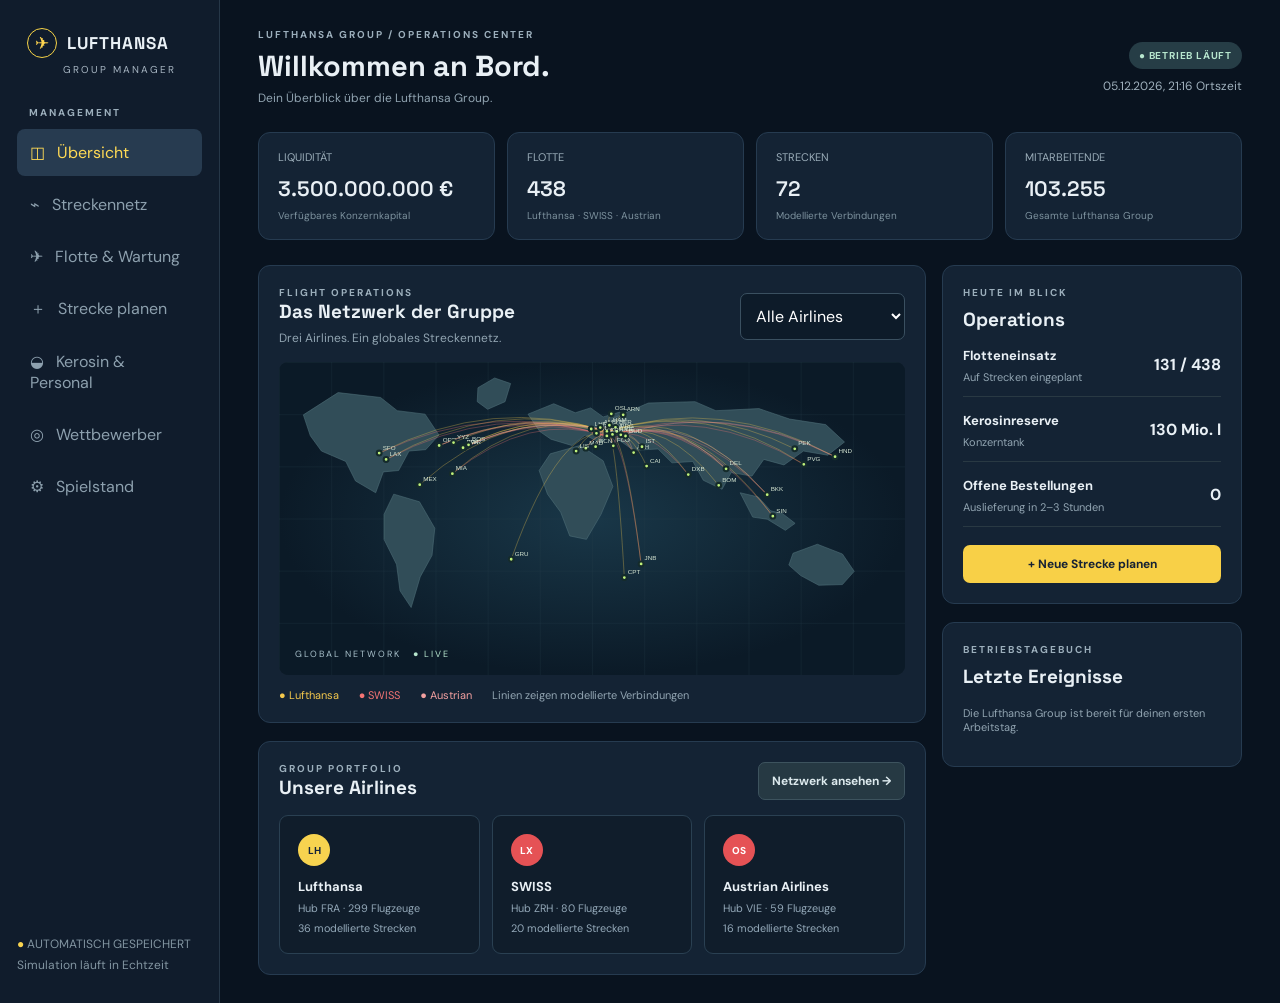
==== index.html @ d0c71562 "Erster Commit" ====
<!doctype html><html lang="de"><head><meta charset="utf-8"><meta name="viewport" content="width=device-width,initial-scale=1"><title>SKYWARD — Airline Manager</title><link rel="stylesheet" href="style.css"></head><body><div id="app"></div><script src="game.js"></script></body></html>
---- style.css ----
@import url('https://fonts.googleapis.com/css2?family=DM+Sans:wght@400;500;600;700&family=Space+Grotesk:wght@400;500;600;700&display=swap');
:root{font-family:'DM Sans',sans-serif;color:#e8eef4;background:#0c141d;font-synthesis:none}*{box-sizing:border-box}body{margin:0}button,select,input{font:inherit}button{cursor:pointer}button:disabled{opacity:.4;cursor:not-allowed}.shell{display:grid;grid-template-columns:220px 1fr;min-height:100vh}.sidebar{background:#111c27;border-right:1px solid #26333e;padding:28px 17px;display:flex;flex-direction:column;gap:30px}.brand{font:700 21px 'Space Grotesk';letter-spacing:2px;padding:0 10px}.brand span{color:#b8f36b}.brand small{display:block;font:10px 'DM Sans';letter-spacing:2px;color:#7f929f;margin-top:5px}.nav{display:grid;gap:5px}.nav button{border:0;text-align:left;color:#8da0ae;background:none;padding:13px;border-radius:8px}.nav button.active,.nav button:hover{background:#263a36;color:#d4ff9b}.sidebar-foot{margin-top:auto;font-size:12px;line-height:1.7;color:#8295a1}.status-dot{color:#b8f36b}.main{padding:28px 38px;max-width:1600px;width:100%;margin:auto}.top{display:flex;justify-content:space-between;align-items:center;gap:15px}.eyebrow{font-size:10px;color:#9cafbc;letter-spacing:2px;font-weight:700;text-transform:uppercase}h1,h2,h3,p{margin:0}h1,h2,h3{font-family:'Space Grotesk',sans-serif}h1{font-size:29px;margin-top:6px}h2{font-size:19px}h3{font-size:16px}.clock{font-size:12px;color:#a0b1bd;text-align:right}.pill{display:inline-block;background:#263d31;color:#c1f18e;border-radius:20px;padding:7px 10px;font-size:10px;font-weight:700;letter-spacing:.8px}.metrics{display:grid;grid-template-columns:repeat(4,1fr);gap:12px;margin:25px 0}.metric,.panel,.card{background:#15222d;border:1px solid #293943;border-radius:12px}.metric{padding:17px 19px}.metric label{display:block;font-size:11px;color:#9aacb8;margin-bottom:11px}.metric strong{font:600 23px 'Space Grotesk'}.metric small{display:block;color:#7d929e;font-size:10px;margin-top:7px}.layout{display:grid;grid-template-columns:minmax(0,1fr) 300px;gap:16px}.panel{padding:20px;overflow:hidden}.panel-head{display:flex;justify-content:space-between;align-items:center;gap:12px;margin-bottom:15px}.muted{color:#93a5b1}.sub{font-size:12px;color:#91a4b1;line-height:1.5;margin-top:5px}.map{width:100%;aspect-ratio: 2 / 1;background:#101e29;border-radius:9px;display:block}.land{fill:#253d44;stroke:#36535a;stroke-width:1}.map line{stroke:#b6ec73;stroke-width:1.5;stroke-dasharray:4 3;opacity:.8}.map circle{fill:#c0f27b;stroke:#152b2b;stroke-width:3}.map text{font:9px sans-serif;fill:#d8e8d5}.legend{display:flex;gap:20px;font-size:11px;color:#91a4b1;margin-top:13px}.list{display:grid;gap:10px}.row{display:flex;justify-content:space-between;gap:12px;align-items:center;border-bottom:1px solid #293943;padding:12px 0}.row:last-child{border:0}.row strong{font-size:13px}.row small{display:block;color:#91a4b1;font-size:11px;margin-top:5px}.tag{font-size:10px;color:#c3f295;background:#294034;padding:5px 8px;border-radius:5px;white-space:nowrap}.action{background:#baf477;color:#15241a;border:0;border-radius:7px;padding:11px 15px;font-weight:700;font-size:12px}.secondary{background:#263943;color:#dce9ed;border:1px solid #3d535e;border-radius:7px;padding:10px 13px;font-weight:700;font-size:12px}.wide{width:100%}.cards{display:grid;grid-template-columns:repeat(3,1fr);gap:14px}.card{padding:20px}.card .plane{font-size:30px;color:#baf477;margin-bottom:16px}.card p{font-size:12px;color:#9db0bb;line-height:1.6;margin:10px 0}.card .price{font:600 19px 'Space Grotesk';margin:15px 0}.form{display:grid;gap:14px;max-width:560px}.form label{font-size:11px;color:#a9bac4;font-weight:700}.form select,.form input{display:block;width:100%;margin-top:7px;background:#0e1a23;border:1px solid #3a4d57;border-radius:7px;color:#edf5f5;padding:12px}.notice{padding:12px;border-radius:7px;background:#263b32;color:#d3f5b7;font-size:12px;line-height:1.5;margin-bottom:15px}.error{background:#4c302e;color:#ffd2c8}.empty{padding:24px 0;color:#8fa1ad;font-size:12px;line-height:1.6}.section{margin-top:18px}.route-grid{display:grid;grid-template-columns:1fr 1fr;gap:16px}.route-card{padding:17px;background:#101c25;border:1px solid #2b3d47;border-radius:9px}.route-card .row{padding:8px 0}.progress{height:4px;background:#30434a;border-radius:5px;margin:15px 0 8px}.progress i{display:block;height:100%;background:#baf477;border-radius:5px}.footer-note{font-size:11px;color:#8195a1;line-height:1.6;margin-top:18px}@media(max-width:900px){.shell{grid-template-columns:1fr}.sidebar{padding:16px;gap:15px}.sidebar-foot{display:none}.nav{display:flex;overflow:auto}.nav button{white-space:nowrap}.main{padding:22px 18px}.layout{grid-template-columns:1fr}.cards{grid-template-columns:1fr 1fr}}@media(max-width:600px){.metrics{grid-template-columns:1fr 1fr}.cards,.route-grid{grid-template-columns:1fr}.top{align-items:flex-start}.clock{font-size:10px}.map text{font-size:10px}}
:root{background:#09131f;color:#e9f0f5}.sidebar{background:#101c2c;border-color:#263748}.brand{font-size:17px;letter-spacing:1px}.brand span{color:#ffd650}.brand-mark{display:inline-flex;border:1px solid #f6d347;border-radius:50%;width:30px;height:30px;align-items:center;justify-content:center;margin-right:5px}.brand small{padding-left:36px;color:#a7b5c2}.nav-label{padding:0 12px;margin-bottom:-20px}.nav button.active,.nav button:hover{background:#273b50;color:#ffda55}.status-dot{color:#f9d450}.main{max-width:1700px}.metric,.panel,.card{background:#142334;border-color:#263b50}.metric strong{font-size:21px}.action{background:#f8d047;color:#172234}.pill,.tag{background:#263d46;color:#b7e6ce}.land{fill:#314d58;stroke:#51717a;stroke-width:.8}.map-wrap{position:relative}.map-label{position:absolute;left:16px;bottom:15px;color:#a9c1cb;font-size:9px;letter-spacing:2px}.map-label span{color:#b7e6ce;margin-left:8px}.brand-grid{display:grid;grid-template-columns:repeat(3,1fr);gap:12px}.brand-card{padding:18px;background:#101d2b;border:1px solid #2a4052;border-radius:9px;display:flex;flex-direction:column;gap:6px;font-size:13px}.brand-card small{color:#94a9b9}.air-logo{height:32px;width:32px;border-radius:50%;display:grid;place-items:center;background:#f7d34f;color:#13243a;font-weight:800;font-size:10px;margin-bottom:6px}.air-logo.LX,.air-logo.OS{background:#e55255;color:white}.tablewrap{overflow:auto}table{border-collapse:collapse;width:100%;text-align:left;font-size:12px;white-space:nowrap}th{color:#8198a9;font-size:10px;letter-spacing:1px;font-weight:700;padding:15px 12px;border-bottom:1px solid #34485a}td{padding:14px 12px;border-bottom:1px solid #2b3d4d;color:#d1dde6}td small{display:block;color:#8299a9;margin-top:5px}td b{color:#f2f6f8}.link{background:none;border:0;color:#f5d75e;font-size:11px}.compact,.inline-form select,.inline-form input{background:#0d1b29;border:1px solid #3a5060;border-radius:7px;color:white;padding:11px}.inline-form{display:flex;align-items:end;gap:14px;flex-wrap:wrap}.inline-form label{font-size:10px;letter-spacing:1px;color:#9cb0be;font-weight:700}.inline-form select,.inline-form input{display:block;margin-top:7px;min-width:140px}.fuel-hero{display:flex;justify-content:space-between;align-items:center;padding:30px 0}.fuel-hero small{font-size:10px;letter-spacing:1px;color:#9fb2bf}.fuel-hero strong{font:600 34px 'Space Grotesk';display:block;margin:10px 0}.fuel-hero em{font:400 16px 'DM Sans';color:#a8bbc8}.fuel-icon{font-size:72px;color:#f3d051}.warn{color:#ff8c7d}@media(max-width:600px){.brand-grid{grid-template-columns:1fr}.inline-form{display:grid}.inline-form select,.inline-form input{width:100%}.fuel-hero strong{font-size:26px}}
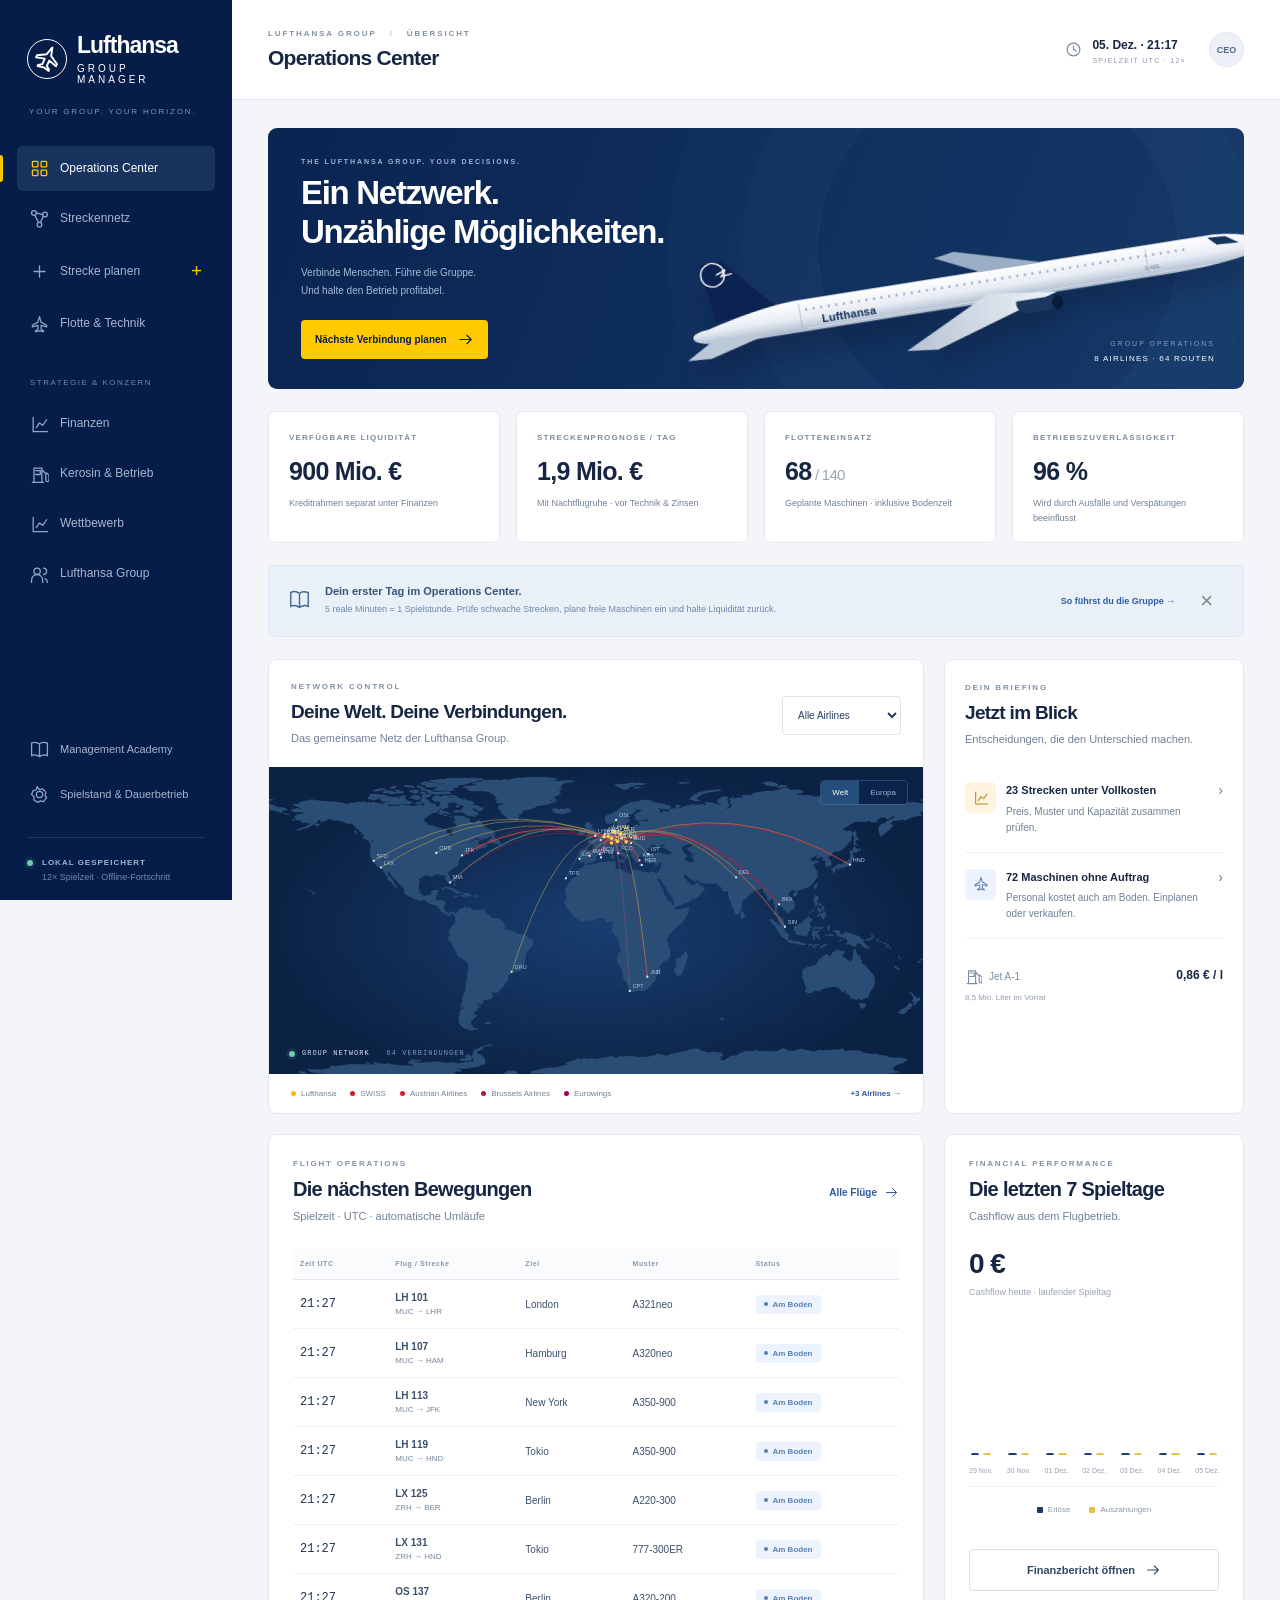
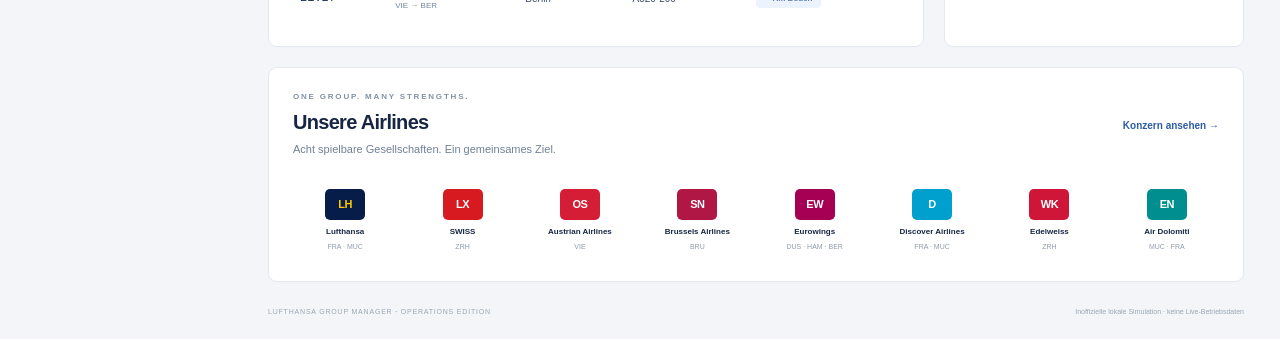
==== commit e592008e: "Publish Lufthansa Group Operations Edition with viewport-safe mobile layout" ====
--- a/index.html
+++ b/index.html
@@ -1 +1,33 @@
-<!doctype html><html lang="de"><head><meta charset="utf-8"><meta name="viewport" content="width=device-width,initial-scale=1"><title>SKYWARD — Airline Manager</title><link rel="stylesheet" href="style.css"></head><body><div id="app"></div><script src="game.js"></script></body></html>
+<!doctype html>
+<html lang="de">
+  <head>
+    <meta charset="utf-8" />
+    <meta
+      name="viewport"
+      content="width=device-width,initial-scale=1,viewport-fit=cover"
+    />
+    <meta name="theme-color" content="#071d49" />
+    <meta
+      name="description"
+      content="Dein lokaler Lufthansa Group Manager: Streckenplanung, Flotte, Konkurrenz und ein laufender Flugbetrieb."
+    />
+    <title>Lufthansa Group Manager · Operations Center</title>
+    <link
+      rel="icon"
+      href="data:image/svg+xml,%3Csvg xmlns='http://www.w3.org/2000/svg' viewBox='0 0 40 40'%3E%3Crect width='40' height='40' rx='10' fill='%23071d49'/%3E%3Ctext x='7' y='27' font-size='22' fill='%23ffca00'%3ELH%3C/text%3E%3C/svg%3E"
+    />
+    <link rel="stylesheet" href="style.css?v=mobile-20261115-1" />
+  </head>
+  <body>
+    <a class="skip-link" href="#main-content">Zum Inhalt</a>
+    <div id="app"></div>
+    <noscript
+      >Bitte JavaScript aktivieren, um die Simulation zu spielen.</noscript
+    >
+    <script src="market.js?v=mobile-20261115-1"></script>
+    <script src="data.js?v=mobile-20261115-1"></script>
+    <script src="assets/world.js?v=mobile-20261115-1"></script>
+    <script src="game.js?v=mobile-20261115-1"></script>
+    <script src="cockpit.js?v=mobile-20261115-1"></script>
+  </body>
+</html>
--- a/style.css
+++ b/style.css
@@ -1,3 +1,3853 @@
-@import url('https://fonts.googleapis.com/css2?family=DM+Sans:wght@400;500;600;700&family=Space+Grotesk:wght@400;500;600;700&display=swap');
-:root{font-family:'DM Sans',sans-serif;color:#e8eef4;background:#0c141d;font-synthesis:none}*{box-sizing:border-box}body{margin:0}button,select,input{font:inherit}button{cursor:pointer}button:disabled{opacity:.4;cursor:not-allowed}.shell{display:grid;grid-template-columns:220px 1fr;min-height:100vh}.sidebar{background:#111c27;border-right:1px solid #26333e;padding:28px 17px;display:flex;flex-direction:column;gap:30px}.brand{font:700 21px 'Space Grotesk';letter-spacing:2px;padding:0 10px}.brand span{color:#b8f36b}.brand small{display:block;font:10px 'DM Sans';letter-spacing:2px;color:#7f929f;margin-top:5px}.nav{display:grid;gap:5px}.nav button{border:0;text-align:left;color:#8da0ae;background:none;padding:13px;border-radius:8px}.nav button.active,.nav button:hover{background:#263a36;color:#d4ff9b}.sidebar-foot{margin-top:auto;font-size:12px;line-height:1.7;color:#8295a1}.status-dot{color:#b8f36b}.main{padding:28px 38px;max-width:1600px;width:100%;margin:auto}.top{display:flex;justify-content:space-between;align-items:center;gap:15px}.eyebrow{font-size:10px;color:#9cafbc;letter-spacing:2px;font-weight:700;text-transform:uppercase}h1,h2,h3,p{margin:0}h1,h2,h3{font-family:'Space Grotesk',sans-serif}h1{font-size:29px;margin-top:6px}h2{font-size:19px}h3{font-size:16px}.clock{font-size:12px;color:#a0b1bd;text-align:right}.pill{display:inline-block;background:#263d31;color:#c1f18e;border-radius:20px;padding:7px 10px;font-size:10px;font-weight:700;letter-spacing:.8px}.metrics{display:grid;grid-template-columns:repeat(4,1fr);gap:12px;margin:25px 0}.metric,.panel,.card{background:#15222d;border:1px solid #293943;border-radius:12px}.metric{padding:17px 19px}.metric label{display:block;font-size:11px;color:#9aacb8;margin-bottom:11px}.metric strong{font:600 23px 'Space Grotesk'}.metric small{display:block;color:#7d929e;font-size:10px;margin-top:7px}.layout{display:grid;grid-template-columns:minmax(0,1fr) 300px;gap:16px}.panel{padding:20px;overflow:hidden}.panel-head{display:flex;justify-content:space-between;align-items:center;gap:12px;margin-bottom:15px}.muted{color:#93a5b1}.sub{font-size:12px;color:#91a4b1;line-height:1.5;margin-top:5px}.map{width:100%;aspect-ratio: 2 / 1;background:#101e29;border-radius:9px;display:block}.land{fill:#253d44;stroke:#36535a;stroke-width:1}.map line{stroke:#b6ec73;stroke-width:1.5;stroke-dasharray:4 3;opacity:.8}.map circle{fill:#c0f27b;stroke:#152b2b;stroke-width:3}.map text{font:9px sans-serif;fill:#d8e8d5}.legend{display:flex;gap:20px;font-size:11px;color:#91a4b1;margin-top:13px}.list{display:grid;gap:10px}.row{display:flex;justify-content:space-between;gap:12px;align-items:center;border-bottom:1px solid #293943;padding:12px 0}.row:last-child{border:0}.row strong{font-size:13px}.row small{display:block;color:#91a4b1;font-size:11px;margin-top:5px}.tag{font-size:10px;color:#c3f295;background:#294034;padding:5px 8px;border-radius:5px;white-space:nowrap}.action{background:#baf477;color:#15241a;border:0;border-radius:7px;padding:11px 15px;font-weight:700;font-size:12px}.secondary{background:#263943;color:#dce9ed;border:1px solid #3d535e;border-radius:7px;padding:10px 13px;font-weight:700;font-size:12px}.wide{width:100%}.cards{display:grid;grid-template-columns:repeat(3,1fr);gap:14px}.card{padding:20px}.card .plane{font-size:30px;color:#baf477;margin-bottom:16px}.card p{font-size:12px;color:#9db0bb;line-height:1.6;margin:10px 0}.card .price{font:600 19px 'Space Grotesk';margin:15px 0}.form{display:grid;gap:14px;max-width:560px}.form label{font-size:11px;color:#a9bac4;font-weight:700}.form select,.form input{display:block;width:100%;margin-top:7px;background:#0e1a23;border:1px solid #3a4d57;border-radius:7px;color:#edf5f5;padding:12px}.notice{padding:12px;border-radius:7px;background:#263b32;color:#d3f5b7;font-size:12px;line-height:1.5;margin-bottom:15px}.error{background:#4c302e;color:#ffd2c8}.empty{padding:24px 0;color:#8fa1ad;font-size:12px;line-height:1.6}.section{margin-top:18px}.route-grid{display:grid;grid-template-columns:1fr 1fr;gap:16px}.route-card{padding:17px;background:#101c25;border:1px solid #2b3d47;border-radius:9px}.route-card .row{padding:8px 0}.progress{height:4px;background:#30434a;border-radius:5px;margin:15px 0 8px}.progress i{display:block;height:100%;background:#baf477;border-radius:5px}.footer-note{font-size:11px;color:#8195a1;line-height:1.6;margin-top:18px}@media(max-width:900px){.shell{grid-template-columns:1fr}.sidebar{padding:16px;gap:15px}.sidebar-foot{display:none}.nav{display:flex;overflow:auto}.nav button{white-space:nowrap}.main{padding:22px 18px}.layout{grid-template-columns:1fr}.cards{grid-template-columns:1fr 1fr}}@media(max-width:600px){.metrics{grid-template-columns:1fr 1fr}.cards,.route-grid{grid-template-columns:1fr}.top{align-items:flex-start}.clock{font-size:10px}.map text{font-size:10px}}
-:root{background:#09131f;color:#e9f0f5}.sidebar{background:#101c2c;border-color:#263748}.brand{font-size:17px;letter-spacing:1px}.brand span{color:#ffd650}.brand-mark{display:inline-flex;border:1px solid #f6d347;border-radius:50%;width:30px;height:30px;align-items:center;justify-content:center;margin-right:5px}.brand small{padding-left:36px;color:#a7b5c2}.nav-label{padding:0 12px;margin-bottom:-20px}.nav button.active,.nav button:hover{background:#273b50;color:#ffda55}.status-dot{color:#f9d450}.main{max-width:1700px}.metric,.panel,.card{background:#142334;border-color:#263b50}.metric strong{font-size:21px}.action{background:#f8d047;color:#172234}.pill,.tag{background:#263d46;color:#b7e6ce}.land{fill:#314d58;stroke:#51717a;stroke-width:.8}.map-wrap{position:relative}.map-label{position:absolute;left:16px;bottom:15px;color:#a9c1cb;font-size:9px;letter-spacing:2px}.map-label span{color:#b7e6ce;margin-left:8px}.brand-grid{display:grid;grid-template-columns:repeat(3,1fr);gap:12px}.brand-card{padding:18px;background:#101d2b;border:1px solid #2a4052;border-radius:9px;display:flex;flex-direction:column;gap:6px;font-size:13px}.brand-card small{color:#94a9b9}.air-logo{height:32px;width:32px;border-radius:50%;display:grid;place-items:center;background:#f7d34f;color:#13243a;font-weight:800;font-size:10px;margin-bottom:6px}.air-logo.LX,.air-logo.OS{background:#e55255;color:white}.tablewrap{overflow:auto}table{border-collapse:collapse;width:100%;text-align:left;font-size:12px;white-space:nowrap}th{color:#8198a9;font-size:10px;letter-spacing:1px;font-weight:700;padding:15px 12px;border-bottom:1px solid #34485a}td{padding:14px 12px;border-bottom:1px solid #2b3d4d;color:#d1dde6}td small{display:block;color:#8299a9;margin-top:5px}td b{color:#f2f6f8}.link{background:none;border:0;color:#f5d75e;font-size:11px}.compact,.inline-form select,.inline-form input{background:#0d1b29;border:1px solid #3a5060;border-radius:7px;color:white;padding:11px}.inline-form{display:flex;align-items:end;gap:14px;flex-wrap:wrap}.inline-form label{font-size:10px;letter-spacing:1px;color:#9cb0be;font-weight:700}.inline-form select,.inline-form input{display:block;margin-top:7px;min-width:140px}.fuel-hero{display:flex;justify-content:space-between;align-items:center;padding:30px 0}.fuel-hero small{font-size:10px;letter-spacing:1px;color:#9fb2bf}.fuel-hero strong{font:600 34px 'Space Grotesk';display:block;margin:10px 0}.fuel-hero em{font:400 16px 'DM Sans';color:#a8bbc8}.fuel-icon{font-size:72px;color:#f3d051}.warn{color:#ff8c7d}@media(max-width:600px){.brand-grid{grid-template-columns:1fr}.inline-form{display:grid}.inline-form select,.inline-form input{width:100%}.fuel-hero strong{font-size:26px}}
+:root {
+  --navy: #071d49;
+  --navy-light: #102c5d;
+  --yellow: #ffca00;
+  --ink: #162643;
+  --muted: #718095;
+  --line: #e5e9ef;
+  --bg: #f3f5f8;
+  --green: #187755;
+  --red: #bc3e43;
+  --blue: #2c5ca4;
+  --amber: #9e691b;
+  font-family: Inter, "Segoe UI", Arial, sans-serif;
+  color: var(--ink);
+  background: var(--bg);
+  font-synthesis: none;
+  font-size: 14px;
+}
+* {
+  box-sizing: border-box;
+}
+body {
+  margin: 0;
+}
+button,
+input,
+select {
+  font: inherit;
+}
+button,
+a,
+summary,
+input,
+select {
+  -webkit-tap-highlight-color: transparent;
+}
+button,
+summary {
+  cursor: pointer;
+}
+a {
+  color: var(--blue);
+}
+button {
+  color: inherit;
+}
+button:disabled {
+  cursor: not-allowed;
+  opacity: 0.45;
+}
+button:focus-visible,
+a:focus-visible,
+summary:focus-visible,
+[role="button"]:focus-visible {
+  outline: 3px solid #4896e9;
+  outline-offset: 4px;
+}
+button svg {
+  flex-shrink: 0;
+}
+h1,
+h2,
+h3,
+p {
+  margin: 0;
+}
+h1,
+h2,
+h3 {
+  letter-spacing: -0.035em;
+}
+h1 {
+  font-size: 21px;
+  font-weight: 650;
+}
+h2 {
+  font-size: 23px;
+  font-weight: 650;
+  line-height: 1.25;
+}
+h3 {
+  font-size: 17px;
+  font-weight: 650;
+}
+small {
+  font-size: 11px;
+}
+.muted {
+  color: var(--muted);
+}
+.positive {
+  color: var(--green) !important;
+}
+.negative {
+  color: var(--red) !important;
+}
+.mono {
+  font-family: "SFMono-Regular", Consolas, "Liberation Mono", monospace;
+  font-variant-numeric: tabular-nums;
+}
+.sr-only {
+  position: absolute;
+  height: 1px;
+  width: 1px;
+  overflow: hidden;
+  clip: rect(0, 0, 0, 0);
+}
+.skip-link {
+  position: fixed;
+  top: -80px;
+  left: 20px;
+  padding: 12px;
+  background: var(--yellow);
+  z-index: 99;
+}
+.skip-link:focus {
+  top: 10px;
+}
+.app-shell {
+  display: grid;
+  grid-template-columns: 232px minmax(0, 1fr);
+  min-height: 100vh;
+}
+.sidebar {
+  position: sticky;
+  top: 0;
+  height: 100vh;
+  background: var(--navy);
+  color: white;
+  padding: 32px 17px 18px;
+  display: flex;
+  flex-direction: column;
+  z-index: 20;
+}
+.brand {
+  display: flex;
+  gap: 10px;
+  align-items: center;
+  text-decoration: none;
+  color: white;
+  padding: 0 10px;
+  font-size: 23px;
+  font-weight: 700;
+  letter-spacing: -1px;
+}
+.brand > span:last-child > span {
+  display: block;
+  font-size: 10px;
+  font-weight: 500;
+  letter-spacing: 3px;
+  text-transform: uppercase;
+  margin-top: 4px;
+}
+.brand-icon {
+  height: 40px;
+  width: 40px;
+  border: 1.6px solid #fff;
+  border-radius: 50%;
+  display: grid;
+  place-items: center;
+  flex-shrink: 0;
+}
+.brand-icon svg {
+  transform: rotate(24deg);
+}
+.sidebar-caption {
+  font-size: 8px;
+  letter-spacing: 1.8px;
+  color: #8296b6;
+  padding: 22px 12px 30px;
+}
+.sidebar nav {
+  display: grid;
+  gap: 5px;
+}
+.nav-item {
+  width: 100%;
+  border: 0;
+  border-radius: 5px;
+  background: none;
+  color: #a6b5cf;
+  display: flex;
+  align-items: center;
+  gap: 11px;
+  text-align: left;
+  padding: 13px 13px;
+  font-size: 12px;
+  line-height: 1.3;
+  position: relative;
+}
+.nav-item svg {
+  color: #92a6c7;
+}
+.nav-item:hover {
+  background: #102c59;
+  color: white;
+}
+.nav-item.active {
+  background: #17335e;
+  color: white;
+}
+.nav-item.active:before {
+  content: "";
+  position: absolute;
+  left: -17px;
+  top: 9px;
+  bottom: 9px;
+  width: 3px;
+  background: var(--yellow);
+  border-radius: 0 3px 3px 0;
+}
+.nav-item.active svg {
+  color: var(--yellow);
+}
+.nav-item b {
+  margin-left: auto;
+  font-size: 19px;
+  font-weight: 400;
+  color: var(--yellow);
+}
+.nav-section {
+  font-size: 8px;
+  letter-spacing: 1.5px;
+  color: #7087ac;
+  padding: 26px 13px 10px;
+}
+.sidebar-bottom {
+  margin-top: auto;
+  padding-top: 35px;
+}
+.sidebar-bottom .nav-item {
+  font-size: 11px;
+}
+.save-status {
+  border-top: 1px solid #20365b;
+  margin: 20px 10px 0;
+  padding-top: 20px;
+  display: flex;
+  gap: 9px;
+  align-items: flex-start;
+  font-size: 8px;
+  font-weight: 650;
+  letter-spacing: 1px;
+  color: #a4b5d0;
+}
+.save-status small {
+  display: block;
+  font-size: 9px;
+  font-weight: 400;
+  letter-spacing: 0;
+  color: #6f88ad;
+  margin-top: 5px;
+}
+.live-dot {
+  display: inline-block;
+  height: 6px;
+  width: 6px;
+  background: #70ccab;
+  border-radius: 50%;
+  flex-shrink: 0;
+  margin-top: 2px;
+  box-shadow: 0 0 0 3px #70ccab16;
+}
+.workspace {
+  min-width: 0;
+}
+.topbar {
+  height: 100px;
+  background: #fff;
+  border-bottom: 1px solid var(--line);
+  display: flex;
+  align-items: center;
+  justify-content: space-between;
+  padding: 0 36px;
+  gap: 20px;
+}
+.breadcrumb {
+  display: block;
+  font-size: 8px;
+  font-weight: 600;
+  letter-spacing: 1.9px;
+  color: #8390a1;
+  margin-bottom: 8px;
+}
+.breadcrumb span {
+  padding: 0 9px;
+  color: #bdc6d2;
+}
+.topbar-right {
+  display: flex;
+  align-items: center;
+  gap: 23px;
+}
+.game-clock {
+  display: flex;
+  gap: 10px;
+  align-items: center;
+}
+.game-clock > svg {
+  color: #7b89a0;
+}
+.game-clock strong {
+  font-size: 12px;
+  font-weight: 550;
+  font-variant-numeric: tabular-nums;
+}
+.game-clock small {
+  display: block;
+  color: #8c98aa;
+  font-size: 7px;
+  letter-spacing: 1.3px;
+  margin-top: 5px;
+}
+.operator-badge {
+  display: grid;
+  place-items: center;
+  width: 35px;
+  height: 35px;
+  background: #edf1f7;
+  border: 1px solid #e0e6ee;
+  border-radius: 50%;
+  font-size: 9px;
+  font-weight: 700;
+  color: #566987;
+}
+main {
+  padding: 28px 36px 0;
+  max-width: 1760px;
+  margin: auto;
+}
+.eyebrow {
+  display: block;
+  font-size: 8px;
+  font-weight: 700;
+  letter-spacing: 1.8px;
+  color: #8391a5;
+  margin-bottom: 9px;
+  text-transform: uppercase;
+}
+.sub {
+  color: var(--muted);
+  font-size: 11px;
+  line-height: 1.75;
+  margin-top: 8px;
+}
+.panel {
+  padding: 24px;
+  background: #fff;
+  border: 1px solid var(--line);
+  border-radius: 9px;
+  min-width: 0;
+  box-shadow: 0 2px 3px #071d4902;
+}
+.section {
+  margin-top: 22px;
+}
+.section-heading {
+  display: flex;
+  align-items: center;
+  justify-content: space-between;
+  gap: 15px;
+  margin-bottom: 22px;
+}
+.section-heading h2 {
+  font-size: 20px;
+}
+.section-heading .sub {
+  font-size: 10px;
+  margin-top: 5px;
+}
+.section-heading > div {
+  min-width: 0;
+}
+.section-heading select {
+  max-width: 160px;
+  font-size: 10px;
+  padding: 9px 11px;
+}
+.button {
+  display: inline-flex;
+  align-items: center;
+  justify-content: center;
+  gap: 10px;
+  padding: 12px 17px;
+  border-radius: 4px;
+  font-size: 11px;
+  font-weight: 600;
+  border: 1px solid transparent;
+  text-decoration: none;
+  min-height: 40px;
+  white-space: nowrap;
+  transition:
+    background 0.15s,
+    transform 0.15s;
+}
+.button:active {
+  transform: translateY(1px);
+}
+.primary {
+  background: var(--navy);
+  color: #fff;
+}
+.primary:hover {
+  background: #163a75;
+}
+.yellow {
+  background: var(--yellow);
+  color: var(--navy);
+}
+.yellow:hover {
+  background: #ffdb45;
+}
+.secondary {
+  background: white;
+  border-color: #d9e0e9;
+  color: #334865;
+}
+.secondary:hover {
+  background: #f3f6fa;
+}
+.danger {
+  background: #fff4f4;
+  border-color: #f0d2d4;
+  color: var(--red);
+}
+.compact {
+  padding: 8px 11px;
+  min-height: 32px;
+  font-size: 10px;
+}
+.text-button {
+  background: none;
+  border: 0;
+  padding: 0;
+  display: inline-flex;
+  align-items: center;
+  gap: 7px;
+  font-size: 10px;
+  font-weight: 600;
+  color: var(--blue);
+  white-space: nowrap;
+}
+.text-button:hover {
+  text-decoration: underline;
+}
+.icon-button {
+  border: 0;
+  background: transparent;
+  padding: 5px 10px;
+  font-size: 22px;
+  color: #77869a;
+}
+.full-width {
+  width: 100%;
+}
+.welcome {
+  min-height: 255px;
+  position: relative;
+  overflow: hidden;
+  background: linear-gradient(110deg, #0a2451, #153968);
+  border-radius: 9px;
+  color: white;
+  padding: 30px 33px;
+}
+.welcome:after {
+  position: absolute;
+  content: "";
+  width: 360px;
+  height: 360px;
+  border: 1px solid #7393bc20;
+  border-radius: 50%;
+  right: 65px;
+  top: -60px;
+  box-shadow:
+    0 0 0 75px #7393bc06,
+    0 0 0 150px #7393bc05;
+  pointer-events: none;
+}
+.welcome-copy {
+  position: relative;
+  z-index: 2;
+}
+.welcome .eyebrow {
+  color: #9bb3d4;
+  font-size: 7px;
+  letter-spacing: 1.9px;
+}
+.welcome h2 {
+  font-size: 33px;
+  font-weight: 550;
+  letter-spacing: -1.3px;
+  line-height: 1.17;
+}
+.welcome p {
+  color: #a4bad7;
+  font-size: 10px;
+  line-height: 1.8;
+  margin-top: 13px;
+}
+.welcome .button {
+  margin-top: 20px;
+  font-size: 10px;
+  min-height: 35px;
+  padding: 10px 13px;
+}
+.hero-aircraft {
+  position: absolute;
+  width: 64%;
+  right: -5%;
+  top: 38px;
+  z-index: 1;
+  transform: rotate(-9deg);
+  filter: drop-shadow(0 20px 12px #020f2b44);
+}
+.hero-note {
+  position: absolute;
+  bottom: 26px;
+  right: 29px;
+  text-align: right;
+  z-index: 3;
+}
+.hero-note span {
+  display: block;
+  color: #839fc4;
+  font-size: 7px;
+  letter-spacing: 2px;
+}
+.hero-note strong {
+  font-size: 8px;
+  font-weight: 500;
+  letter-spacing: 1.2px;
+  display: block;
+  margin-top: 7px;
+}
+.metrics {
+  display: grid;
+  grid-template-columns: repeat(4, minmax(0, 1fr));
+  gap: 16px;
+  margin: 22px 0;
+}
+.metric {
+  background: #fff;
+  border: 1px solid var(--line);
+  border-radius: 7px;
+  padding: 20px 20px 17px;
+  min-width: 0;
+}
+.metric > span {
+  font-size: 7px;
+  font-weight: 650;
+  letter-spacing: 1.2px;
+  color: #7d8ca1;
+  display: block;
+  line-height: 1.5;
+}
+.metric strong {
+  display: block;
+  font-size: 25px;
+  font-weight: 600;
+  letter-spacing: -0.7px;
+  margin-top: 13px;
+  font-variant-numeric: tabular-nums;
+  white-space: nowrap;
+}
+.metric strong em {
+  font-size: 15px;
+  font-style: normal;
+  font-weight: 400;
+  color: #9aa6b7;
+}
+.metric small {
+  display: block;
+  margin-top: 10px;
+  font-size: 8px;
+  color: #8b98a8;
+  line-height: 1.6;
+}
+.dashboard-grid {
+  display: grid;
+  grid-template-columns: minmax(0, 1fr) 300px;
+  gap: 20px;
+}
+.network-panel {
+  padding: 22px 0 0;
+  overflow: hidden;
+}
+.network-panel .section-heading {
+  padding: 0 22px;
+  margin-bottom: 19px;
+}
+.network-panel .section-heading h2 {
+  font-size: 19px;
+}
+.world-map {
+  position: relative;
+  overflow: hidden;
+  background: #0b2244;
+}
+.world-map > svg {
+  display: block;
+  width: 100%;
+  aspect-ratio: 2.13;
+}
+.world-map [data-route] {
+  cursor: pointer;
+}
+.world-map [data-route]:hover > path:first-of-type {
+  opacity: 1;
+  stroke: #fff;
+  stroke-width: 2;
+}
+.map-hud {
+  position: absolute;
+  left: 20px;
+  bottom: 17px;
+  display: flex;
+  align-items: center;
+  gap: 7px;
+  color: #d1e0f3;
+  font-family: Consolas, monospace;
+  font-size: 7px;
+  letter-spacing: 1px;
+}
+.map-hud > span:last-child {
+  color: #7796bd;
+  margin-left: 10px;
+}
+.map-controls {
+  position: absolute;
+  right: 15px;
+  top: 13px;
+  display: flex;
+  border: 1px solid #6684ac60;
+  border-radius: 4px;
+  overflow: hidden;
+}
+.map-controls button {
+  border: 0;
+  background: #0c234b;
+  color: #97b3d4;
+  font-size: 8px;
+  padding: 7px 11px;
+}
+.map-controls button.active {
+  background: #254e7d;
+  color: #fff;
+}
+.map-legend {
+  display: flex;
+  gap: 14px;
+  align-items: center;
+  flex-wrap: wrap;
+  padding: 15px 22px;
+  font-size: 8px;
+  color: #718198;
+}
+.map-legend span {
+  display: flex;
+  gap: 5px;
+  align-items: center;
+}
+.map-legend i {
+  height: 5px;
+  width: 5px;
+  border-radius: 50%;
+  display: inline-block;
+}
+.map-legend .text-button {
+  font-size: 8px;
+  margin-left: auto;
+}
+.briefing-panel {
+  padding: 23px 20px;
+}
+.briefing-panel h2 {
+  font-size: 19px;
+}
+.briefing-panel .section-heading {
+  margin-bottom: 17px;
+}
+.briefing {
+  display: flex;
+  width: 100%;
+  gap: 10px;
+  background: transparent;
+  border: 0;
+  border-bottom: 1px solid #eef1f5;
+  padding: 16px 0;
+  text-align: left;
+  align-items: flex-start;
+}
+.briefing > span:nth-child(2) {
+  flex: 1;
+}
+.briefing strong {
+  font-size: 10px;
+  line-height: 1.5;
+  display: block;
+}
+.briefing small {
+  color: #8a96a6;
+  font-size: 9px;
+  line-height: 1.6;
+  margin-top: 5px;
+  display: block;
+}
+.briefing:hover strong {
+  color: var(--blue);
+}
+.briefing-icon {
+  display: grid;
+  place-items: center;
+  border-radius: 5px;
+  width: 31px;
+  height: 31px;
+  background: #f1f5fa;
+  flex-shrink: 0;
+}
+.briefing-icon svg {
+  width: 16px;
+}
+.briefing-icon.amber {
+  background: #fff4df;
+  color: #bd882e;
+}
+.briefing-icon.blue {
+  background: #edf3fc;
+  color: #6686b6;
+}
+.briefing-bottom {
+  display: grid;
+  grid-template-columns: 1fr auto;
+  gap: 8px;
+  padding-top: 20px;
+  margin-top: 9px;
+  font-size: 10px;
+}
+.briefing-bottom > span {
+  display: flex;
+  align-items: center;
+  gap: 7px;
+  color: #7d8da4;
+}
+.briefing-bottom strong {
+  font-size: 12px;
+  font-weight: 600;
+}
+.briefing-bottom small {
+  grid-column: 1/-1;
+  font-size: 8px;
+  color: #929eae;
+}
+.lower-grid {
+  margin-top: 20px;
+}
+.table-scroll {
+  overflow: auto;
+}
+table {
+  width: 100%;
+  border-collapse: collapse;
+  font-size: 11px;
+  text-align: left;
+  white-space: nowrap;
+  font-variant-numeric: tabular-nums;
+}
+th {
+  font-weight: 550;
+  font-size: 8px;
+  color: #8996a8;
+  letter-spacing: 0.6px;
+  padding: 13px 11px;
+  border-bottom: 1px solid var(--line);
+  background: #fafbfd;
+}
+td {
+  padding: 15px 11px;
+  border-bottom: 1px solid #edf0f4;
+  vertical-align: middle;
+  color: #3c506b;
+}
+td strong {
+  font-weight: 600;
+  color: inherit;
+}
+td small {
+  font-size: 8px;
+  display: block;
+  color: #8d99aa;
+  margin-top: 5px;
+}
+tbody tr:last-child td {
+  border-bottom: 0;
+}
+.flight-board th {
+  font-size: 7px;
+  padding: 12px 7px;
+}
+.flight-board td {
+  padding: 12px 7px;
+  font-size: 10px;
+}
+.flight-board td:nth-child(1) {
+  font-size: 12px;
+  color: #1a3459;
+}
+.flight-board td small {
+  font-size: 8px;
+  margin-top: 4px;
+}
+.flight-board tr[data-route] {
+  cursor: pointer;
+}
+.flight-board tr[data-route]:hover {
+  background: #f6f8fc;
+}
+.badge {
+  display: inline-flex;
+  align-items: center;
+  gap: 5px;
+  font-size: 8px;
+  font-weight: 550;
+  padding: 5px 8px;
+  border-radius: 4px;
+  background: #f0f3f7;
+  color: #78889e;
+  white-space: nowrap;
+}
+.badge:before {
+  content: "";
+  width: 4px;
+  height: 4px;
+  background: currentColor;
+  border-radius: 50%;
+}
+.badge.green {
+  background: #eaf6f0;
+  color: #378568;
+}
+.badge.blue {
+  background: #edf3fe;
+  color: #577faf;
+}
+.badge.amber {
+  background: #fff3df;
+  color: #a77a35;
+}
+.badge.neutral {
+  background: #f0f2f6;
+  color: #8591a4;
+}
+.chart-total {
+  font-size: 28px;
+  letter-spacing: -1px;
+  font-weight: 600;
+  padding-top: 0;
+}
+.chart-total small {
+  display: block;
+  font-size: 9px;
+  font-weight: 400;
+  color: #98a3b2;
+  letter-spacing: 0;
+  margin-top: 7px;
+}
+.bar-chart {
+  height: 165px;
+  display: flex;
+  align-items: stretch;
+  gap: 14px;
+  margin: 25px 0 0;
+  border-bottom: 1px solid #eef1f6;
+}
+.bar-day {
+  display: flex;
+  flex: 1;
+  min-width: 0;
+  flex-direction: column;
+  justify-content: flex-end;
+  text-align: center;
+}
+.bar-pair {
+  height: 133px;
+  display: flex;
+  align-items: flex-end;
+  justify-content: center;
+  gap: 4px;
+}
+.bar {
+  width: 35%;
+  max-width: 15px;
+  border-radius: 2px 2px 0 0;
+  min-height: 2px;
+}
+.bar.income {
+  background: #1a3e70;
+}
+.bar.expense {
+  background: #e9bf48;
+}
+.bar-day > span {
+  font-size: 7px;
+  color: #96a1b0;
+  padding: 12px 0;
+  white-space: nowrap;
+}
+.chart-legend {
+  display: flex;
+  justify-content: center;
+  gap: 19px;
+  font-size: 8px;
+  color: #8a98ab;
+  margin: 18px 0 25px;
+}
+.chart-legend span {
+  display: flex;
+  gap: 5px;
+  align-items: center;
+}
+.chart-legend i {
+  display: inline-block;
+  width: 6px;
+  height: 6px;
+  background: #1a3e70;
+  border-radius: 1px;
+}
+.chart-legend span:last-child i {
+  background: #e9bf48;
+}
+.group-strip {
+  margin-top: 20px;
+}
+.airline-strip {
+  display: grid;
+  grid-template-columns: repeat(8, 1fr);
+  gap: 13px;
+}
+.airline-strip > button {
+  background: none;
+  border: 0;
+  padding: 7px 0;
+  display: flex;
+  align-items: center;
+  flex-direction: column;
+  gap: 7px;
+  min-width: 0;
+}
+.airline-strip > button:hover {
+  background: #f8faff;
+  border-radius: 6px;
+}
+.airline-mark {
+  background: var(--air);
+  color: white;
+  display: inline-flex;
+  align-items: center;
+  justify-content: center;
+  width: 34px;
+  height: 34px;
+  border-radius: 5px;
+  font-weight: 700;
+  font-size: 11px;
+  flex-shrink: 0;
+  letter-spacing: -0.5px;
+}
+.airline-mark[style*="ffb800"] {
+  background: #071d49;
+  color: #ffca00;
+}
+.airline-strip .airline-mark {
+  height: 31px;
+  width: 40px;
+}
+.airline-strip strong {
+  font-size: 8px;
+  font-weight: 600;
+  text-align: center;
+}
+.airline-strip small {
+  font-size: 7px;
+  color: #8f9bad;
+}
+footer {
+  display: flex;
+  justify-content: space-between;
+  gap: 15px;
+  padding: 26px 0 24px;
+  font-size: 7px;
+  color: #9aa6b5;
+  letter-spacing: 0.8px;
+}
+footer > b {
+  color: #b8c3d0;
+}
+footer span:last-child {
+  letter-spacing: 0;
+}
+.page-intro {
+  margin: 6px 0 26px;
+}
+.page-intro .section-heading {
+  margin-bottom: 0;
+}
+.page-intro h2 {
+  font-size: 29px;
+  letter-spacing: -0.8px;
+}
+.page-intro .sub {
+  font-size: 12px;
+  max-width: 760px;
+  line-height: 1.8;
+}
+.toolbar {
+  display: flex;
+  gap: 13px;
+  align-items: center;
+  margin-bottom: 22px;
+}
+.toolbar > select {
+  font-size: 10px;
+}
+.search-field {
+  display: flex;
+  align-items: center;
+  gap: 10px;
+  border: 1px solid #dde4ed;
+  border-radius: 5px;
+  padding: 0 12px;
+  flex: 1;
+  color: #8797ad;
+  background: #fff;
+  min-width: 180px;
+}
+.search-field input {
+  border: 0;
+  outline: none;
+  padding: 12px 0;
+  font-size: 11px;
+  width: 100%;
+  background: transparent;
+}
+.airline-cell {
+  display: flex;
+  gap: 10px;
+  align-items: center;
+}
+.airline-cell .airline-mark {
+  height: 29px;
+  width: 29px;
+  font-size: 9px;
+}
+.airline-cell strong {
+  font-size: 13px;
+  color: var(--navy);
+}
+.mini-track {
+  display: block;
+  width: 70px;
+  height: 3px;
+  background: #edf1f7;
+  margin-top: 7px;
+  border-radius: 3px;
+}
+.mini-track i {
+  display: block;
+  height: 100%;
+  background: #6a97c0;
+  border-radius: 3px;
+}
+.back {
+  margin-bottom: 24px;
+  font-size: 11px;
+}
+.route-title {
+  display: flex;
+  justify-content: space-between;
+  align-items: center;
+  margin-bottom: 24px;
+}
+.route-title > div {
+  display: flex;
+  align-items: center;
+  gap: 18px;
+}
+.route-title .airline-mark {
+  width: 58px;
+  height: 58px;
+  font-size: 18px;
+}
+.route-title h2 {
+  font-size: 39px;
+  letter-spacing: -1.2px;
+}
+.route-title h2 > span {
+  font-weight: 300;
+  color: #9baac0;
+  padding: 0 12px;
+}
+.route-title p {
+  font-size: 12px;
+  color: var(--muted);
+  margin-top: 5px;
+}
+.route-title .eyebrow {
+  margin-bottom: 5px;
+}
+.two-columns {
+  display: grid;
+  grid-template-columns: 1fr 1fr;
+  gap: 22px;
+}
+.form-grid {
+  display: grid;
+  grid-template-columns: 1fr 1fr;
+  gap: 21px 18px;
+}
+label {
+  display: block;
+  font-size: 10px;
+  font-weight: 600;
+  color: #63748d;
+}
+input,
+select {
+  border: 1px solid #dce3ed;
+  border-radius: 4px;
+  background: white;
+  color: #263c5d;
+  padding: 11px 12px;
+  min-height: 39px;
+  max-width: 100%;
+  outline: none;
+  font-size: 11px;
+}
+label > input,
+label > select {
+  display: block;
+  width: 100%;
+  margin-top: 8px;
+}
+input:focus,
+select:focus {
+  border-color: #5079b0;
+  box-shadow: 0 0 0 3px #5079b016;
+}
+input::placeholder {
+  color: #9aa6b5;
+}
+.span-2 {
+  grid-column: 1/-1;
+}
+.form-note {
+  padding: 14px;
+  background: #f4f7fb;
+  border-radius: 5px;
+  font-size: 10px;
+  color: #7b8da5;
+  line-height: 1.8;
+}
+.danger-zone {
+  border-top: 1px solid #ecedf1;
+  margin-top: 30px;
+  padding-top: 23px;
+}
+.danger-zone p {
+  font-size: 10px;
+  color: #8d99a9;
+  line-height: 1.8;
+  margin-bottom: 15px;
+}
+.cost-list {
+  margin: 0;
+}
+.cost-list > div {
+  display: flex;
+  justify-content: space-between;
+  gap: 15px;
+  padding: 15px 0;
+  border-bottom: 1px solid #edf1f5;
+  font-size: 11px;
+}
+.cost-list dt {
+  color: #76859a;
+}
+.cost-list dd {
+  margin: 0;
+  color: #22395a;
+  font-weight: 550;
+  font-variant-numeric: tabular-nums;
+}
+.cost-list .total {
+  border-bottom: 0;
+  border-top: 1px solid #bfcbdc;
+  margin-top: 8px;
+  font-weight: 650;
+  font-size: 14px;
+}
+.cost-list .total dt {
+  color: #243e63;
+}
+.detail-grid {
+  display: grid;
+  grid-template-columns: 1fr 1fr;
+  gap: 20px;
+  margin-top: 25px;
+  padding-top: 5px;
+}
+.detail-grid small {
+  display: block;
+  font-size: 9px;
+  color: #8a99ad;
+}
+.detail-grid strong {
+  display: block;
+  font-size: 15px;
+  font-weight: 550;
+  margin-top: 6px;
+}
+.planner-layout {
+  display: grid;
+  grid-template-columns: minmax(0, 1.2fr) minmax(300px, 0.8fr);
+  gap: 24px;
+}
+.step-label {
+  font-size: 13px;
+  font-weight: 600;
+  margin-bottom: 24px;
+  display: flex;
+  align-items: center;
+  gap: 10px;
+}
+.step-label b {
+  display: grid;
+  place-items: center;
+  height: 25px;
+  width: 25px;
+  border-radius: 50%;
+  background: #eff3f9;
+  color: #6880a2;
+  font-size: 9px;
+  font-weight: 600;
+}
+.form-grid > .step-label {
+  border-top: 1px solid var(--line);
+  padding-top: 25px;
+  margin: 3px 0 0;
+}
+.estimate-route {
+  display: flex;
+  gap: 25px;
+  align-items: center;
+  font-size: 37px;
+  font-weight: 600;
+  letter-spacing: -1px;
+}
+.estimate-route > span {
+  font-size: 25px;
+  color: #b4c0cf;
+  font-weight: 300;
+}
+.estimate-profit {
+  font-size: 30px;
+  font-weight: 600;
+  letter-spacing: -1px;
+  margin: 25px 0 12px;
+}
+.estimate-profit small {
+  display: block;
+  color: #8b99ab;
+  font-size: 9px;
+  font-weight: 400;
+  letter-spacing: 0;
+  margin-top: 8px;
+}
+.estimate-panel .form-note {
+  margin-top: 18px;
+}
+.inline-warning {
+  display: flex;
+  gap: 9px;
+  align-items: flex-start;
+  background: #fff6e8;
+  color: #9b6c27;
+  font-size: 10px;
+  padding: 13px;
+  border-radius: 4px;
+  line-height: 1.6;
+}
+.comparison-row {
+  display: flex;
+  justify-content: space-between;
+  gap: 10px;
+  padding: 17px 0;
+  border-bottom: 1px solid var(--line);
+  font-size: 10px;
+}
+.comparison-row small {
+  display: block;
+  font-size: 8px;
+  font-weight: 400;
+  color: #93a0b1;
+  margin-top: 5px;
+}
+.comparison-row b {
+  text-align: right;
+  font-size: 11px;
+}
+.fleet-grid {
+  display: grid;
+  grid-template-columns: repeat(3, minmax(0, 1fr));
+  gap: 20px;
+}
+.fleet-card {
+  border: 1px solid var(--line);
+  border-radius: 8px;
+  background: #fff;
+  overflow: hidden;
+  min-width: 0;
+}
+.fleet-card-top {
+  display: flex;
+  justify-content: space-between;
+  gap: 10px;
+  align-items: center;
+  padding: 20px 18px 0;
+}
+.fleet-card-top > div {
+  display: flex;
+  gap: 10px;
+  align-items: center;
+  min-width: 0;
+}
+.fleet-card-top .airline-mark {
+  height: 29px;
+  width: 29px;
+  font-size: 9px;
+}
+.fleet-card-top small {
+  display: block;
+  font-size: 8px;
+  color: #8d9aab;
+  margin-bottom: 4px;
+}
+.fleet-card-top h3 {
+  font-size: 13px;
+  letter-spacing: -0.3px;
+}
+.fleet-card-top .badge {
+  font-size: 7px;
+  padding: 4px 6px;
+}
+.fleet-silhouette {
+  height: 112px;
+  position: relative;
+  margin: 8px 0 0;
+  background: linear-gradient(180deg, #fff, #f8fafd);
+  overflow: hidden;
+}
+.fleet-silhouette img {
+  width: 95%;
+  position: absolute;
+  top: -3px;
+  right: 1%;
+  filter: drop-shadow(0 8px 3px #142c4a0a);
+}
+.fleet-silhouette > span {
+  position: absolute;
+  bottom: 8px;
+  left: 18px;
+  font-size: 7px;
+  letter-spacing: 1px;
+  color: #9eacbc;
+}
+.fleet-data {
+  display: grid;
+  grid-template-columns: repeat(3, 1fr);
+  padding: 17px 18px 0;
+}
+.fleet-data > div + div {
+  border-left: 1px solid var(--line);
+  padding-left: 17px;
+}
+.fleet-data strong {
+  display: block;
+  font-size: 21px;
+  font-weight: 550;
+  letter-spacing: -0.5px;
+}
+.fleet-data small {
+  display: block;
+  font-size: 8px;
+  color: #96a3b4;
+  margin-top: 5px;
+}
+.condition-track {
+  height: 3px;
+  border-radius: 3px;
+  margin: 17px 18px 0;
+  background: #e9eef4;
+}
+.condition-track i {
+  display: block;
+  height: 100%;
+  border-radius: 3px;
+  background: #84b4aa;
+}
+.fleet-card-actions {
+  display: flex;
+  align-items: center;
+  justify-content: space-between;
+  padding: 16px 18px;
+  color: #96a3b3;
+  font-size: 8px;
+  gap: 8px;
+}
+.fleet-card-actions .text-button {
+  font-size: 9px;
+}
+details {
+  border-top: 1px solid var(--line);
+  background: #fafbfd;
+}
+summary {
+  list-style: none;
+  display: flex;
+  align-items: center;
+  gap: 8px;
+  padding: 15px 18px;
+  font-size: 9px;
+  font-weight: 550;
+  color: #59708d;
+}
+summary:before {
+  content: "+";
+  font-size: 15px;
+  color: #8297b3;
+  font-weight: 400;
+}
+details[open] > summary:before {
+  content: "−";
+}
+summary::-webkit-details-marker {
+  display: none;
+}
+summary > span {
+  margin-left: auto;
+  border: 1px solid #e2e8f0;
+  border-radius: 3px;
+  padding: 2px 5px;
+  font-size: 8px;
+  color: #95a3b5;
+}
+.airframe-table {
+  font-size: 9px;
+}
+.airframe-table th {
+  font-size: 7px;
+}
+.airframe-table td {
+  padding: 12px 10px;
+}
+.airframe-table .button {
+  font-size: 8px;
+  padding: 6px;
+  min-height: 25px;
+}
+.procurement-form {
+  display: grid;
+  grid-template-columns: 1fr 1.5fr 1fr 75px auto;
+  gap: 15px;
+  align-items: end;
+}
+.order-row {
+  display: flex;
+  justify-content: space-between;
+  gap: 15px;
+  padding: 18px 0;
+  border-bottom: 1px solid var(--line);
+  font-size: 10px;
+  color: #71849d;
+}
+.order-row > span:first-child {
+  display: flex;
+  align-items: center;
+  gap: 10px;
+}
+.market-banner {
+  display: flex;
+  justify-content: space-between;
+  gap: 20px;
+  padding: 17px 22px;
+  border: 1px solid #dfe7f1;
+  background: #eaf0f8;
+  border-radius: 6px;
+  font-size: 10px;
+  color: #667f9f;
+  margin-bottom: 23px;
+}
+.market-banner > span:first-child {
+  display: flex;
+  gap: 10px;
+  align-items: center;
+}
+.market-banner > span:last-child {
+  font-size: 9px;
+  align-self: center;
+}
+.rank {
+  font-family: Consolas, monospace;
+  font-size: 10px;
+  color: #b5c1d1;
+  margin-right: 14px;
+}
+.event-feed > div {
+  display: flex;
+  gap: 13px;
+  padding: 16px 0;
+  border-bottom: 1px solid #eff2f6;
+}
+.event-dot {
+  display: inline-block;
+  width: 6px;
+  height: 6px;
+  flex-shrink: 0;
+  border-radius: 50%;
+  background: #b4c5db;
+  margin-top: 6px;
+}
+.event-feed p {
+  font-size: 11px;
+  line-height: 1.7;
+  color: #526984;
+}
+.event-feed small {
+  display: block;
+  color: #a0acbc;
+  font-size: 8px;
+  margin-top: 6px;
+}
+.advice {
+  display: flex;
+  gap: 18px;
+  padding: 20px 0;
+  border-bottom: 1px solid var(--line);
+}
+.advice > b {
+  color: #bdc9da;
+  font-size: 20px;
+  font-weight: 400;
+}
+.advice p strong {
+  font-size: 12px;
+  display: block;
+  margin-top: 3px;
+}
+.advice p span {
+  display: block;
+  font-size: 11px;
+  line-height: 1.9;
+  color: #8697ad;
+  margin-top: 8px;
+}
+.advice + .button {
+  margin-top: 25px;
+}
+.group-grid {
+  display: grid;
+  grid-template-columns: repeat(3, minmax(0, 1fr));
+  gap: 20px;
+}
+.airline-profile {
+  border-top: 3px solid var(--air);
+}
+.airline-profile > div:first-child {
+  display: flex;
+  justify-content: space-between;
+  align-items: center;
+}
+.airline-profile h2 {
+  font-size: 23px;
+  margin-top: 22px;
+}
+.airline-profile > p {
+  font-size: 11px;
+  color: #8392a7;
+  margin-top: 6px;
+}
+.hub-tags {
+  display: flex;
+  gap: 8px;
+  margin: 25px 0;
+}
+.hub-tags > span {
+  font-family: Consolas, monospace;
+  font-size: 12px;
+  background: #f3f6fa;
+  border-radius: 4px;
+  padding: 8px 11px;
+}
+.hub-tags small {
+  display: block;
+  font-family: "Segoe UI", Arial, sans-serif;
+  font-size: 8px;
+  color: #92a0b2;
+  margin-top: 4px;
+}
+.profile-stats {
+  display: flex;
+  gap: 25px;
+  font-size: 10px;
+  color: #8798b0;
+  padding: 15px 0;
+  border-top: 1px solid var(--line);
+}
+.profile-stats strong {
+  font-size: 17px;
+  color: #364d6d;
+  margin-right: 4px;
+}
+.profile-profit {
+  font-size: 20px;
+  font-weight: 600;
+  padding-top: 10px;
+}
+.profile-profit small {
+  display: block;
+  font-size: 8px;
+  color: #9aa7b8;
+  font-weight: 400;
+  margin-top: 6px;
+}
+.automation-row {
+  display: flex;
+  gap: 20px;
+  justify-content: space-between;
+  align-items: center;
+  padding: 25px 0;
+  border-bottom: 1px solid var(--line);
+}
+.automation-row strong {
+  display: block;
+  font-size: 11px;
+}
+.automation-row small {
+  display: block;
+  color: #8a9ab0;
+  line-height: 1.7;
+  font-size: 9px;
+  margin-top: 6px;
+}
+.toggle {
+  border: 0;
+  width: 36px;
+  height: 21px;
+  background: #c9d3df;
+  border-radius: 15px;
+  padding: 3px;
+  flex-shrink: 0;
+  position: relative;
+}
+.toggle i {
+  position: absolute;
+  left: 3px;
+  top: 3px;
+  width: 15px;
+  height: 15px;
+  background: white;
+  border-radius: 50%;
+  transition: left 0.2s;
+}
+.toggle.on {
+  background: #1f654f;
+}
+.toggle.on i {
+  left: 18px;
+}
+.automation-row + .form-note {
+  margin-top: 22px;
+}
+.save-actions {
+  display: flex;
+  gap: 12px;
+  flex-wrap: wrap;
+}
+.file-label {
+  cursor: pointer;
+}
+.academy-grid {
+  display: grid;
+  grid-template-columns: repeat(3, minmax(0, 1fr));
+  gap: 20px;
+}
+.academy-card > span {
+  font-size: 32px;
+  font-weight: 300;
+  color: #bdccdf;
+  letter-spacing: -1px;
+}
+.academy-card h3 {
+  font-size: 17px;
+  margin-top: 21px;
+  line-height: 1.4;
+}
+.academy-card p {
+  font-size: 11px;
+  color: #8293a9;
+  line-height: 1.95;
+  margin-top: 15px;
+}
+.notice {
+  display: flex;
+  align-items: center;
+  justify-content: space-between;
+  gap: 15px;
+  border: 1px solid #d6e4ee;
+  border-left: 3px solid #5a8cba;
+  background: #edf5fb;
+  padding: 17px 18px;
+  border-radius: 5px;
+  margin-bottom: 22px;
+  color: #587796;
+}
+.notice > div {
+  display: flex;
+  align-items: center;
+  gap: 15px;
+}
+.notice p {
+  font-size: 11px;
+  line-height: 1.6;
+}
+.notice p span {
+  display: block;
+  font-size: 10px;
+  color: #7d93aa;
+  margin-top: 3px;
+}
+.notice.plain {
+  justify-content: flex-start;
+  font-size: 11px;
+  line-height: 1.7;
+}
+.empty {
+  padding: 30px 10px;
+  color: #8d9db2;
+  font-size: 12px;
+  line-height: 1.8;
+}
+.empty .button {
+  display: block;
+  margin-top: 15px;
+}
+.market-banner svg {
+  width: 16px;
+}
+.button.full-width {
+  margin-top: 10px;
+}
+@media (min-width: 1650px) {
+  .dashboard-grid {
+    grid-template-columns: minmax(0, 1fr) 350px;
+  }
+  .welcome {
+    min-height: 290px;
+  }
+  .welcome h2 {
+    font-size: 40px;
+  }
+  .hero-aircraft {
+    width: 65%;
+    top: 20px;
+  }
+  .metric strong {
+    font-size: 29px;
+  }
+  .world-map > svg {
+    aspect-ratio: 2.3;
+  }
+  .airline-strip strong {
+    font-size: 10px;
+  }
+  .flight-board td {
+    padding: 17px 10px;
+    font-size: 12px;
+  }
+  .flight-board th {
+    font-size: 9px;
+  }
+}
+@media (max-width: 1250px) {
+  .app-shell {
+    grid-template-columns: 205px minmax(0, 1fr);
+  }
+  .sidebar {
+    padding-left: 13px;
+    padding-right: 13px;
+  }
+  .brand {
+    font-size: 21px;
+    padding-left: 5px;
+  }
+  .brand-icon {
+    width: 35px;
+    height: 35px;
+  }
+  .nav-item {
+    font-size: 11px;
+    padding-left: 10px;
+  }
+  .topbar {
+    padding: 0 25px;
+  }
+  main {
+    padding: 24px 25px 0;
+  }
+  .dashboard-grid {
+    grid-template-columns: minmax(0, 1fr) 270px;
+    gap: 16px;
+  }
+  .metric {
+    padding: 17px 15px;
+  }
+  .metric strong {
+    font-size: 22px;
+  }
+  .metric > span {
+    font-size: 6px;
+  }
+  .metrics {
+    gap: 12px;
+  }
+  .welcome h2 {
+    font-size: 30px;
+  }
+  .hero-aircraft {
+    top: 62px;
+  }
+  .network-panel .section-heading h2 {
+    font-size: 17px;
+  }
+  .network-panel .section-heading {
+    padding: 0 17px;
+  }
+  .network-panel .section-heading select {
+    max-width: 125px;
+  }
+  .briefing-panel {
+    padding: 20px 16px;
+  }
+  .panel {
+    padding: 20px;
+  }
+  .network-panel {
+    padding: 20px 0 0;
+  }
+  .section-heading h2 {
+    font-size: 18px;
+  }
+  .airline-strip {
+    grid-template-columns: repeat(4, 1fr);
+    row-gap: 20px;
+  }
+  .fleet-grid {
+    grid-template-columns: repeat(2, minmax(0, 1fr));
+  }
+  .procurement-form {
+    grid-template-columns: 1fr 1.5fr 1fr;
+  }
+  .procurement-form > .button {
+    grid-column: 2/4;
+  }
+  .group-grid,
+  .academy-grid {
+    grid-template-columns: repeat(2, minmax(0, 1fr));
+  }
+  .planner-layout {
+    grid-template-columns: 1.1fr 1fr;
+  }
+  .map-legend {
+    gap: 10px;
+    padding: 15px 17px;
+  }
+  .lower-grid {
+    grid-template-columns: minmax(0, 1fr) 270px;
+  }
+  .flight-board td:nth-child(4),
+  .flight-board th:nth-child(4) {
+    display: none;
+  }
+  .two-columns {
+    gap: 18px;
+  }
+  .welcome {
+    padding: 28px;
+  }
+  .hero-note {
+    right: 22px;
+  }
+  .market-banner {
+    flex-direction: column;
+    gap: 10px;
+  }
+  .market-banner > span:last-child {
+    align-self: flex-start;
+  }
+}
+@media (max-width: 1000px) {
+  .app-shell {
+    grid-template-columns: 78px minmax(0, 1fr);
+  }
+  .sidebar {
+    padding: 25px 12px 15px;
+    align-items: center;
+  }
+  .brand {
+    padding: 0;
+  }
+  .brand > span:last-child,
+  .sidebar-caption,
+  .nav-item > span,
+  .nav-item > b,
+  .nav-section,
+  .sidebar-bottom .nav-item,
+  .save-status {
+    display: none;
+  }
+  .brand-icon {
+    height: 38px;
+    width: 38px;
+  }
+  .sidebar nav {
+    margin-top: 38px;
+    gap: 12px;
+  }
+  .nav-item {
+    font-size: 0;
+    padding: 13px;
+    justify-content: center;
+  }
+  .nav-item.active:before {
+    left: -12px;
+  }
+  .sidebar-bottom {
+    margin-top: auto;
+    padding-top: 30px;
+  }
+  .dashboard-grid,
+  .lower-grid {
+    grid-template-columns: minmax(0, 1fr) 260px;
+  }
+  .welcome h2 {
+    font-size: 30px;
+  }
+  .topbar {
+    height: 90px;
+  }
+  .game-clock strong {
+    font-size: 11px;
+  }
+  .operator-badge {
+    display: none;
+  }
+  .two-columns {
+    grid-template-columns: 1fr;
+  }
+  .planner-layout {
+    grid-template-columns: 1fr 1fr;
+  }
+  .planner-layout .form-grid {
+    grid-template-columns: 1fr;
+  }
+  .planner-layout .span-2 {
+    grid-column: 1;
+  }
+  .planner-layout .step-label {
+    margin-top: 0;
+  }
+  .page-intro h2 {
+    font-size: 25px;
+  }
+  .toolbar {
+    flex-wrap: wrap;
+  }
+  .toolbar .search-field {
+    flex-basis: 100%;
+  }
+  .metric strong {
+    font-size: 20px;
+  }
+  .metric small {
+    font-size: 7px;
+  }
+  .route-title h2 {
+    font-size: 35px;
+  }
+  .section-heading .button {
+    font-size: 9px;
+  }
+}
+@media (max-width: 780px) {
+  .dashboard-grid,
+  .lower-grid {
+    grid-template-columns: 1fr;
+  }
+  .briefing-panel {
+    display: grid;
+    grid-template-columns: repeat(3, 1fr);
+    gap: 10px 18px;
+  }
+  .briefing-panel .section-heading {
+    grid-column: 1/-1;
+    margin-bottom: 0;
+  }
+  .briefing {
+    padding: 12px 0;
+    border-bottom: 0;
+  }
+  .briefing > span:last-child {
+    display: none;
+  }
+  .briefing-bottom {
+    grid-column: 1/-1;
+    border-top: 1px solid var(--line);
+    padding-top: 15px;
+    margin-top: 0;
+    grid-template-columns: 1fr auto 1fr;
+  }
+  .briefing-bottom small {
+    grid-column: auto;
+    text-align: right;
+    align-self: center;
+  }
+  .hero-aircraft {
+    width: 65%;
+    right: -11%;
+    top: 87px;
+  }
+  .hero-note {
+    bottom: 22px;
+  }
+  .welcome {
+    min-height: 265px;
+  }
+  .welcome h2 {
+    font-size: 29px;
+  }
+  .metric > span {
+    font-size: 6px;
+  }
+  .metric strong {
+    font-size: 18px;
+  }
+  .metric {
+    padding: 16px 11px;
+  }
+  .metric small {
+    display: none;
+  }
+  .welcome p {
+    font-size: 9px;
+  }
+  .metrics {
+    gap: 9px;
+  }
+  .section-heading {
+    flex-wrap: wrap;
+  }
+  .flight-board td:nth-child(4),
+  .flight-board th:nth-child(4) {
+    display: table-cell;
+  }
+  .lower-grid .bar-chart {
+    height: 180px;
+  }
+  .bar-pair {
+    height: 150px;
+  }
+  .bar-chart {
+    gap: 25px;
+  }
+  .bar {
+    max-width: 28px;
+  }
+  .toolbar select {
+    flex: 1;
+  }
+  .planner-layout {
+    grid-template-columns: 1fr;
+  }
+  .planner-layout .form-grid {
+    grid-template-columns: 1fr 1fr;
+  }
+  .planner-layout .span-2 {
+    grid-column: 1/-1;
+  }
+  .fleet-card-top h3 {
+    font-size: 12px;
+  }
+  .fleet-card-top .badge {
+    display: none;
+  }
+  .group-grid,
+  .academy-grid {
+    gap: 15px;
+  }
+  .page-intro h2 {
+    font-size: 25px;
+  }
+  .page-intro .sub {
+    font-size: 11px;
+  }
+  .topbar {
+    padding: 0 22px;
+  }
+  .topbar h1 {
+    font-size: 19px;
+  }
+  .topbar .breadcrumb {
+    font-size: 7px;
+  }
+  main {
+    padding: 22px 22px 0;
+  }
+  .procurement-form {
+    grid-template-columns: 1fr 1fr;
+  }
+  .procurement-form > .button {
+    grid-column: 1/-1;
+  }
+  .notice p {
+    font-size: 10px;
+  }
+  footer {
+    flex-direction: column;
+    font-size: 7px;
+    gap: 8px;
+  }
+  .group-strip .section-heading {
+    margin-bottom: 20px;
+  }
+  .metric strong em {
+    font-size: 12px;
+  }
+}
+@media (max-width: 560px) {
+  .app-shell {
+    grid-template-columns: 1fr;
+  }
+  .sidebar {
+    position: sticky;
+    top: 0;
+    height: auto;
+    width: 100%;
+    padding: 12px 14px 0;
+    display: block;
+    background: var(--navy);
+    overflow: hidden;
+  }
+  .brand {
+    font-size: 19px;
+    gap: 9px;
+    width: max-content;
+    padding-bottom: 12px;
+  }
+  .brand > span:last-child {
+    display: block;
+    line-height: 1;
+  }
+  .brand > span:last-child > span {
+    font-size: 7px;
+    letter-spacing: 2px;
+  }
+  .brand-icon {
+    width: 28px;
+    height: 28px;
+  }
+  .brand-icon svg {
+    width: 20px;
+    height: 20px;
+  }
+  .sidebar nav {
+    margin: 0 -14px;
+    padding: 0 14px;
+    display: flex;
+    gap: 4px;
+    overflow: auto;
+    scrollbar-width: none;
+  }
+  .nav-item {
+    font-size: 8px;
+    padding: 11px 10px;
+    border-radius: 4px 4px 0 0;
+    gap: 6px;
+    white-space: nowrap;
+    flex-shrink: 0;
+    width: auto;
+  }
+  .nav-item > span {
+    display: block;
+  }
+  .nav-item svg {
+    width: 14px;
+    height: 14px;
+  }
+  .nav-item.active:before {
+    left: 8px;
+    right: 8px;
+    bottom: 0;
+    top: auto;
+    height: 2px;
+    width: auto;
+    border-radius: 2px;
+  }
+  .sidebar-bottom {
+    position: absolute;
+    right: 8px;
+    top: 8px;
+    padding: 0;
+    display: flex;
+    gap: 2px;
+  }
+  .sidebar-bottom .nav-item {
+    display: inline-flex;
+    font-size: 0;
+    padding: 9px;
+    gap: 0;
+  }
+  .sidebar-bottom .nav-item svg {
+    width: 16px;
+    height: 16px;
+  }
+  .sidebar-bottom .nav-item.active:before {
+    display: none;
+  }
+  .topbar {
+    height: 79px;
+    padding: 0 18px;
+  }
+  .topbar h1 {
+    font-size: 18px;
+  }
+  .topbar .breadcrumb {
+    font-size: 6px;
+    letter-spacing: 1.1px;
+    margin-bottom: 7px;
+  }
+  .breadcrumb span {
+    padding: 0 4px;
+  }
+  .game-clock {
+    gap: 6px;
+  }
+  .game-clock svg {
+    display: none;
+  }
+  .game-clock strong {
+    font-size: 9px;
+  }
+  .game-clock small {
+    font-size: 6px;
+    letter-spacing: 0.7px;
+    text-align: right;
+  }
+  .topbar-right {
+    gap: 0;
+  }
+  main {
+    padding: 17px 14px 0;
+  }
+  .welcome {
+    min-height: 300px;
+    padding: 25px 23px;
+  }
+  .welcome .eyebrow {
+    font-size: 6px;
+    letter-spacing: 1.2px;
+  }
+  .welcome h2 {
+    font-size: 30px;
+    max-width: 280px;
+  }
+  .welcome p {
+    font-size: 9px;
+  }
+  .welcome .button {
+    font-size: 9px;
+    padding: 9px 11px;
+    margin-top: 18px;
+  }
+  .hero-aircraft {
+    width: 95%;
+    right: -27%;
+    top: 150px;
+    opacity: 0.86;
+  }
+  .hero-note {
+    bottom: 16px;
+    right: 19px;
+  }
+  .hero-note span {
+    font-size: 6px;
+  }
+  .hero-note strong {
+    font-size: 6px;
+    letter-spacing: 0.6px;
+  }
+  .metrics {
+    grid-template-columns: repeat(2, minmax(0, 1fr));
+    gap: 10px;
+    margin: 16px 0;
+  }
+  .metric {
+    padding: 16px;
+  }
+  .metric > span {
+    font-size: 6.7px;
+    letter-spacing: 0.8px;
+  }
+  .metric strong {
+    font-size: 23px;
+    margin-top: 10px;
+  }
+  .metric small {
+    display: block;
+    font-size: 7px;
+    margin-top: 7px;
+  }
+  .panel {
+    padding: 20px 17px;
+    border-radius: 7px;
+  }
+  .section-heading h2 {
+    font-size: 18px;
+  }
+  .section-heading .sub {
+    font-size: 9px;
+  }
+  .eyebrow {
+    font-size: 7px;
+    letter-spacing: 1.4px;
+  }
+  .network-panel {
+    padding: 20px 0 0;
+  }
+  .network-panel .section-heading {
+    padding: 0 17px;
+    gap: 12px;
+    flex-wrap: nowrap;
+  }
+  .network-panel .section-heading > div {
+    max-width: 70%;
+  }
+  .network-panel .section-heading h2 {
+    font-size: 17px;
+  }
+  .network-panel .section-heading select {
+    max-width: 105px;
+    padding: 8px;
+    font-size: 8px;
+  }
+  .world-map > svg {
+    aspect-ratio: 1.55;
+  }
+  .map-legend {
+    padding: 14px 17px;
+    gap: 11px;
+    font-size: 7px;
+  }
+  .map-legend .text-button {
+    font-size: 7px;
+  }
+  .map-hud {
+    font-size: 5.5px;
+    left: 13px;
+    bottom: 13px;
+    gap: 6px;
+  }
+  .map-hud > span:last-child {
+    margin-left: 3px;
+  }
+  .map-controls button {
+    font-size: 7px;
+    padding: 6px 8px;
+  }
+  .map-controls {
+    top: 10px;
+    right: 10px;
+  }
+  .briefing-panel {
+    grid-template-columns: 1fr;
+    gap: 0;
+  }
+  .briefing-panel .section-heading {
+    margin-bottom: 10px;
+  }
+  .briefing {
+    padding: 14px 0;
+    border-bottom: 1px solid var(--line);
+  }
+  .briefing strong {
+    font-size: 11px;
+  }
+  .briefing small {
+    font-size: 9px;
+  }
+  .briefing-bottom {
+    grid-template-columns: 1fr auto;
+    padding-top: 18px;
+    margin-top: 8px;
+    border-top: 0;
+  }
+  .briefing-bottom small {
+    grid-column: 1/-1;
+    text-align: left;
+  }
+  .flight-board td:nth-child(4),
+  .flight-board th:nth-child(4) {
+    display: none;
+  }
+  .flight-board th {
+    font-size: 6px;
+    padding: 10px 4px;
+  }
+  .flight-board td {
+    padding: 13px 4px;
+    font-size: 9px;
+  }
+  .flight-board td:nth-child(1) {
+    font-size: 11px;
+  }
+  .badge {
+    font-size: 7px;
+    padding: 5px 6px;
+  }
+  .flight-board .badge {
+    font-size: 6px;
+    padding: 5px;
+  }
+  .lower-grid {
+    margin-top: 16px;
+    gap: 16px;
+  }
+  .dashboard-grid {
+    gap: 16px;
+  }
+  .chart-total {
+    font-size: 29px;
+  }
+  .group-strip {
+    margin-top: 16px;
+  }
+  .airline-strip {
+    gap: 19px 8px;
+  }
+  .airline-strip strong {
+    font-size: 7px;
+  }
+  .airline-strip small {
+    font-size: 6px;
+  }
+  .airline-strip .airline-mark {
+    width: 32px;
+    height: 27px;
+    font-size: 9px;
+  }
+  .group-strip .section-heading .text-button {
+    font-size: 8px;
+  }
+  .page-intro {
+    margin: 7px 3px 23px;
+  }
+  .page-intro h2 {
+    font-size: 26px;
+    line-height: 1.2;
+    letter-spacing: -0.9px;
+  }
+  .page-intro .sub {
+    font-size: 10px;
+  }
+  .page-intro .section-heading {
+    gap: 16px;
+  }
+  .page-intro .button {
+    font-size: 10px;
+    min-height: 36px;
+    padding: 10px 13px;
+  }
+  .toolbar {
+    gap: 10px;
+  }
+  .toolbar > select {
+    font-size: 9px;
+    padding: 10px 8px;
+    min-width: 0;
+  }
+  .search-field input {
+    font-size: 10px;
+  }
+  .fleet-grid {
+    grid-template-columns: 1fr;
+    gap: 16px;
+  }
+  .fleet-card-top h3 {
+    font-size: 15px;
+  }
+  .fleet-card-top .badge {
+    display: inline-flex;
+    font-size: 8px;
+  }
+  .fleet-silhouette {
+    height: 132px;
+  }
+  .fleet-silhouette img {
+    top: -8px;
+  }
+  .fleet-data strong {
+    font-size: 23px;
+  }
+  .fleet-data small {
+    font-size: 9px;
+  }
+  .fleet-card-actions {
+    font-size: 9px;
+  }
+  .fleet-card-actions .text-button {
+    font-size: 10px;
+  }
+  summary {
+    font-size: 10px;
+  }
+  .procurement-form {
+    grid-template-columns: 1fr;
+  }
+  .procurement-form > .button {
+    grid-column: 1;
+  }
+  .form-grid {
+    gap: 19px 12px;
+  }
+  input,
+  select {
+    font-size: 12px;
+    padding: 12px;
+    min-height: 42px;
+  }
+  label {
+    font-size: 10px;
+  }
+  .form-note {
+    font-size: 10px;
+  }
+  .route-title > div {
+    gap: 12px;
+  }
+  .route-title h2 {
+    font-size: 30px;
+  }
+  .route-title h2 > span {
+    padding: 0 7px;
+  }
+  .route-title .airline-mark {
+    width: 44px;
+    height: 44px;
+    font-size: 15px;
+  }
+  .route-title p {
+    font-size: 10px;
+  }
+  .route-title .eyebrow {
+    font-size: 7px;
+  }
+  .route-title > .badge {
+    align-self: flex-start;
+  }
+  .planner-layout .form-grid {
+    grid-template-columns: 1fr;
+  }
+  .planner-layout .span-2 {
+    grid-column: 1;
+  }
+  .planner-layout {
+    gap: 17px;
+  }
+  .step-label {
+    font-size: 13px;
+  }
+  .estimate-route {
+    font-size: 37px;
+  }
+  .group-grid,
+  .academy-grid {
+    grid-template-columns: 1fr;
+  }
+  .airline-profile h2 {
+    font-size: 25px;
+  }
+  .profile-profit {
+    font-size: 22px;
+  }
+  .profile-stats strong {
+    font-size: 22px;
+  }
+  .academy-card > span {
+    font-size: 37px;
+  }
+  .academy-card h3 {
+    font-size: 20px;
+  }
+  .academy-card p {
+    font-size: 12px;
+  }
+  .market-banner {
+    font-size: 9px;
+    line-height: 1.6;
+    padding: 17px;
+  }
+  .market-banner > span:last-child {
+    font-size: 8px;
+  }
+  .order-row {
+    font-size: 9px;
+    flex-direction: column;
+    gap: 10px;
+  }
+  .notice {
+    padding: 13px 12px;
+    gap: 7px;
+  }
+  .notice > div {
+    gap: 10px;
+  }
+  .notice p {
+    font-size: 9px;
+  }
+  .notice p span {
+    font-size: 8px;
+  }
+  .notice svg {
+    width: 18px;
+    flex-shrink: 0;
+  }
+  .save-actions {
+    flex-direction: column;
+  }
+  .cost-list > div {
+    font-size: 10px;
+    gap: 12px;
+  }
+  .cost-list .total {
+    font-size: 13px;
+  }
+  .two-columns {
+    gap: 17px;
+  }
+  .back {
+    font-size: 10px;
+    margin: 4px 0 22px;
+  }
+  .bar-chart {
+    gap: 20px;
+  }
+  .airline-cell strong {
+    font-size: 12px;
+  }
+  footer {
+    padding-bottom: 24px;
+    font-size: 6px;
+    letter-spacing: 0.5px;
+  }
+  .section {
+    margin-top: 17px;
+  }
+  .route-title .badge {
+    font-size: 6px;
+  }
+  .automation-row strong {
+    font-size: 11px;
+  }
+  .automation-row small {
+    font-size: 9px;
+  }
+  .game-clock {
+    min-width: 95px;
+  }
+}
+@media (prefers-reduced-motion: reduce) {
+  * {
+    transition: none !important;
+    scroll-behavior: auto !important;
+  }
+}
+@media print {
+  .sidebar,
+  .topbar-right,
+  button,
+  .map-controls {
+    display: none !important;
+  }
+  .app-shell {
+    display: block;
+  }
+  main {
+    padding: 0;
+  }
+  .panel,
+  .metric {
+    break-inside: avoid;
+  }
+  body {
+    background: white;
+  }
+}
+[hidden] {
+  display: none !important;
+}
+.intro-strip {
+  display: flex;
+  align-items: center;
+  gap: 15px;
+  padding: 17px 20px;
+  background: #eaf0f8;
+  border: 1px solid #dce5f1;
+  border-radius: 6px;
+  margin: 0 0 22px;
+  color: #6d86a8;
+}
+.intro-strip > span {
+  color: #416792;
+}
+.intro-strip p {
+  flex: 1;
+}
+.intro-strip strong {
+  display: block;
+  font-size: 11px;
+  font-weight: 600;
+  color: #365579;
+}
+.intro-strip small {
+  display: block;
+  font-size: 9px;
+  line-height: 1.7;
+  margin-top: 5px;
+}
+.intro-strip .text-button {
+  font-size: 9px;
+}
+@media (max-width: 560px) {
+  .intro-strip {
+    flex-wrap: wrap;
+    gap: 12px;
+    padding: 17px;
+    margin-bottom: 16px;
+  }
+  .intro-strip p {
+    flex-basis: 75%;
+  }
+  .intro-strip .text-button {
+    margin-left: 34px;
+  }
+  .intro-strip .icon-button {
+    margin-left: auto;
+  }
+  .intro-strip small {
+    font-size: 9px;
+  }
+}
+/* Critical operating information stays readable at ordinary desktop zoom. */
+.nav-item {
+  font-size: 12px;
+}
+.sub {
+  font-size: 12px;
+}
+.section-heading .sub {
+  font-size: 11px;
+}
+.metric > span {
+  font-size: 8px;
+}
+.metric small {
+  font-size: 9px;
+  color: #708095;
+}
+.briefing strong {
+  font-size: 11px;
+}
+.briefing small {
+  font-size: 10px;
+  color: #718095;
+}
+table {
+  font-size: 12px;
+}
+th {
+  font-size: 9px;
+}
+td small {
+  font-size: 9px;
+  color: #75859a;
+}
+label {
+  font-size: 11px;
+}
+input,
+select {
+  font-size: 12px;
+}
+.fleet-card-top h3 {
+  font-size: 15px;
+}
+.form-note {
+  color: #657b98;
+}
+@media (max-width: 1000px) and (min-width: 561px) {
+  .sidebar .nav-item {
+    font-size: 0;
+  }
+}
+@media (max-width: 560px) {
+  .nav-item {
+    font-size: 9px;
+  }
+  .sidebar-bottom .nav-item {
+    font-size: 0;
+  }
+  .section-heading .sub {
+    font-size: 10px;
+  }
+  .metric > span {
+    font-size: 7px;
+  }
+  .metric small {
+    font-size: 8px;
+  }
+  .briefing strong {
+    font-size: 12px;
+  }
+  .briefing small {
+    font-size: 10px;
+  }
+}
+@media (max-width: 1000px) and (min-width: 561px) {
+  .sidebar-bottom .nav-item {
+    display: flex;
+    font-size: 0;
+    justify-content: center;
+    padding: 13px;
+  }
+  .sidebar-bottom .nav-item svg {
+    width: 19px;
+    height: 19px;
+  }
+}
+/* Mobile operations: thumb navigation, readable controls, stacked records. */
+.mobile-nav,
+.mobile-menu {
+  display: none;
+}
+@media (max-width: 640px), (max-width: 1024px) and (max-height: 500px) {
+  .app-shell {
+    display: block;
+  }
+  .sidebar {
+    position: relative;
+    top: auto;
+    height: auto;
+    width: 100%;
+    padding: 14px 18px;
+    background: var(--navy);
+    display: flex;
+    align-items: flex-start;
+    overflow: visible;
+  }
+  .sidebar nav,
+  .sidebar-bottom,
+  .sidebar-caption {
+    display: none;
+  }
+  .sidebar .brand {
+    padding: 0;
+    font-size: 21px;
+    gap: 10px;
+  }
+  .brand > span:last-child {
+    display: block;
+  }
+  .brand > span:last-child > span {
+    font-size: 8px;
+    letter-spacing: 2px;
+  }
+  .brand-icon {
+    width: 32px;
+    height: 32px;
+  }
+  .brand-icon svg {
+    width: 23px;
+    height: 23px;
+  }
+  .topbar {
+    height: auto;
+    min-height: 82px;
+    padding: 18px;
+    gap: 12px;
+  }
+  .topbar h1 {
+    font-size: 20px;
+  }
+  .topbar-right {
+    gap: 0;
+  }
+  .game-clock strong {
+    font-size: 11px;
+  }
+  .game-clock small {
+    font-size: 8px;
+  }
+  .operator-badge {
+    display: none;
+  }
+  .breadcrumb {
+    font-size: 7px;
+    letter-spacing: 1px;
+  }
+  .game-clock svg {
+    display: none;
+  }
+  main {
+    padding: 18px 14px 0;
+    padding-bottom: calc(94px + env(safe-area-inset-bottom, 0px));
+  }
+  footer {
+    font-size: 8px;
+    line-height: 1.8;
+    padding-bottom: 12px;
+  }
+  .mobile-nav {
+    display: grid;
+    grid-template-columns: repeat(5, minmax(0, 1fr));
+    position: fixed;
+    bottom: 0;
+    left: 0;
+    right: 0;
+    background: #fff;
+    border-top: 1px solid #dce3ed;
+    box-shadow: 0 -5px 24px #071d4910;
+    z-index: 40;
+    padding: 5px 8px calc(6px + env(safe-area-inset-bottom, 0px));
+    gap: 3px;
+  }
+  .mobile-nav button {
+    display: flex;
+    flex-direction: column;
+    align-items: center;
+    justify-content: center;
+    gap: 5px;
+    min-height: 57px;
+    border: 0;
+    border-radius: 8px;
+    background: transparent;
+    color: #7889a1;
+    font-size: 10px;
+    font-weight: 600;
+    position: relative;
+  }
+  .mobile-nav button.active {
+    color: var(--navy);
+    background: #eef3fa;
+  }
+  .mobile-nav button.active:before {
+    content: "";
+    position: absolute;
+    top: -5px;
+    height: 3px;
+    width: 25px;
+    border-radius: 0 0 3px 3px;
+    background: var(--yellow);
+  }
+  .mobile-nav button[data-page="new"] {
+    color: var(--navy);
+  }
+  .mobile-nav button[data-page="new"] svg {
+    background: var(--yellow);
+    box-sizing: content-box;
+    padding: 4px;
+    border-radius: 50%;
+    width: 19px;
+    height: 19px;
+    margin-top: -4px;
+    margin-bottom: -4px;
+  }
+  .more-dots {
+    font-size: 18px;
+    letter-spacing: 2px;
+    line-height: 21px;
+  }
+  .mobile-menu[open] {
+    display: block;
+    position: fixed;
+    inset: auto 0 0;
+    width: 100%;
+    max-width: none;
+    max-height: 85dvh;
+    margin: 0;
+    border: 0;
+    border-radius: 19px 19px 0 0;
+    padding: 25px 22px calc(24px + env(safe-area-inset-bottom, 0px));
+    color: var(--ink);
+    box-shadow: 0 -15px 60px #071d4940;
+    overflow: auto;
+  }
+  .mobile-menu::backdrop {
+    background: #071d4970;
+    backdrop-filter: blur(3px);
+  }
+  .mobile-menu-header {
+    display: flex;
+    justify-content: space-between;
+    gap: 15px;
+    align-items: center;
+    margin-bottom: 16px;
+  }
+  .mobile-menu-header h2 {
+    font-size: 22px;
+  }
+  .mobile-menu-header .eyebrow {
+    font-size: 8px;
+  }
+  .mobile-menu .icon-button {
+    height: 44px;
+    width: 44px;
+    font-size: 28px;
+  }
+  .mobile-menu-links {
+    display: grid;
+    gap: 5px;
+  }
+  .mobile-menu-links button {
+    display: flex;
+    align-items: center;
+    gap: 14px;
+    min-height: 56px;
+    border: 0;
+    border-radius: 7px;
+    background: #f5f7fb;
+    color: #3e587b;
+    text-align: left;
+    padding: 12px 16px;
+    font-size: 14px;
+  }
+  .mobile-menu-links button.active {
+    background: #e9f0fa;
+    color: var(--navy);
+    font-weight: 650;
+  }
+  .mobile-menu-links button > b {
+    margin-left: auto;
+    color: #9eacc0;
+    font-size: 22px;
+    font-weight: 400;
+  }
+  .mobile-menu > p {
+    font-size: 10px;
+    color: #8393a9;
+    margin-top: 20px;
+    text-align: center;
+  }
+  .button {
+    min-height: 44px;
+    font-size: 12px;
+    padding: 12px 15px;
+  }
+  .button.compact {
+    min-height: 42px;
+    font-size: 12px;
+  }
+  .text-button {
+    min-height: 40px;
+    font-size: 11px;
+  }
+  .icon-button {
+    min-height: 44px;
+    min-width: 44px;
+  }
+  .section-heading .button {
+    font-size: 12px;
+  }
+  .section-heading .text-button {
+    font-size: 11px;
+  }
+  .sub,
+  .section-heading .sub,
+  .page-intro .sub {
+    font-size: 12px;
+    line-height: 1.8;
+  }
+  .eyebrow {
+    font-size: 8px;
+  }
+  .page-intro h2 {
+    font-size: 27px;
+  }
+  .section-heading h2 {
+    font-size: 21px;
+  }
+  .section-heading {
+    gap: 15px;
+  }
+  .panel {
+    padding: 21px 17px;
+  }
+  .section {
+    margin-top: 18px;
+  }
+  .form-grid,
+  .planner-layout .form-grid {
+    grid-template-columns: 1fr;
+    gap: 20px;
+  }
+  .span-2,
+  .planner-layout .span-2 {
+    grid-column: 1;
+  }
+  .form-grid .button {
+    width: 100%;
+  }
+  label {
+    font-size: 12px;
+  }
+  input,
+  select,
+  .toolbar > select {
+    font-size: 16px;
+    min-height: 48px;
+    padding: 12px;
+    line-height: 1.4;
+  }
+  label > input,
+  label > select {
+    margin-top: 9px;
+  }
+  .form-note {
+    font-size: 12px;
+    line-height: 1.8;
+  }
+  .form-grid .step-label {
+    font-size: 15px;
+  }
+  .search-field {
+    width: 100%;
+    min-height: 48px;
+    min-width: 0;
+  }
+  .search-field input {
+    font-size: 16px;
+    min-height: 46px;
+  }
+  .toolbar {
+    display: grid;
+    grid-template-columns: 1fr;
+    gap: 12px;
+  }
+  .toolbar .search-field {
+    grid-column: 1/-1;
+  }
+  .toolbar select {
+    width: 100%;
+  }
+  .section-heading select {
+    max-width: 100%;
+    font-size: 14px;
+    min-height: 44px;
+  }
+  .network-panel .section-heading {
+    flex-wrap: wrap;
+  }
+  .network-panel .section-heading > div {
+    max-width: 100%;
+  }
+  .network-panel .section-heading select {
+    max-width: 100%;
+    width: 100%;
+    font-size: 14px;
+    min-height: 44px;
+  }
+  .network-panel {
+    padding: 21px 0 0;
+  }
+  .network-panel .section-heading h2 {
+    font-size: 21px;
+  }
+  .metrics {
+    grid-template-columns: repeat(2, minmax(0, 1fr));
+    gap: 10px;
+  }
+  .metric {
+    padding: 16px 13px;
+  }
+  .metric > span {
+    font-size: 8px;
+    letter-spacing: 0.6px;
+  }
+  .metric strong {
+    font-size: clamp(18px, 5.6vw, 25px);
+    white-space: normal;
+    overflow-wrap: anywhere;
+  }
+  .metric small {
+    display: block;
+    font-size: 10px;
+    line-height: 1.6;
+  }
+  .metric strong em {
+    font-size: 14px;
+  }
+  .welcome {
+    min-height: 285px;
+    padding: 25px 22px;
+  }
+  .welcome h2 {
+    font-size: 30px;
+    max-width: 310px;
+  }
+  .welcome p {
+    font-size: 11px;
+  }
+  .welcome .button {
+    font-size: 11px;
+    min-height: 44px;
+    margin-top: 18px;
+  }
+  .hero-aircraft {
+    width: 90%;
+    right: -23%;
+    top: 150px;
+    opacity: 0.8;
+  }
+  .hero-note {
+    display: none;
+  }
+  .welcome .eyebrow {
+    font-size: 7px;
+  }
+  .intro-strip {
+    padding: 17px;
+    align-items: flex-start;
+  }
+  .intro-strip strong {
+    font-size: 12px;
+  }
+  .intro-strip small {
+    font-size: 11px;
+  }
+  .intro-strip .text-button {
+    font-size: 11px;
+  }
+  .intro-strip > p {
+    flex-basis: 70%;
+  }
+  .table-scroll:has(.mobile-adaptive) {
+    overflow: visible;
+  }
+  .mobile-adaptive,
+  .mobile-adaptive tbody {
+    display: block;
+    width: 100%;
+    white-space: normal;
+  }
+  .mobile-adaptive thead {
+    display: none;
+  }
+  .mobile-adaptive tbody tr {
+    display: grid;
+    grid-template-columns: minmax(0, 1fr) minmax(0, 1fr);
+    gap: 16px 12px;
+    background: #fff;
+    border: 1px solid #e0e7f0;
+    border-radius: 9px;
+    padding: 17px;
+    margin-bottom: 14px;
+  }
+  .mobile-adaptive td {
+    display: block;
+    padding: 0 !important;
+    border: 0 !important;
+    min-width: 0;
+    overflow-wrap: anywhere;
+    font-size: 13px;
+    line-height: 1.6;
+  }
+  .mobile-adaptive td:before {
+    content: attr(data-label);
+    display: block;
+    font-size: 10px;
+    letter-spacing: 0.1px;
+    line-height: 1.5;
+    color: #7b8da5;
+    margin-bottom: 5px;
+    font-weight: 500;
+  }
+  .mobile-adaptive td:first-child {
+    grid-column: 1/-1;
+    padding-bottom: 11px !important;
+    border-bottom: 1px solid #edf1f6 !important;
+  }
+  .mobile-adaptive td:first-child:before {
+    display: none;
+  }
+  .mobile-adaptive td:last-child:has(button) {
+    grid-column: 1/-1;
+  }
+  .mobile-adaptive td:last-child button {
+    width: 100%;
+  }
+  .mobile-adaptive td small {
+    font-size: 11px;
+    line-height: 1.6;
+  }
+  .mobile-adaptive .airline-cell strong {
+    font-size: 19px;
+  }
+  .mobile-adaptive .airline-cell .airline-mark {
+    width: 37px;
+    height: 37px;
+    font-size: 12px;
+  }
+  .mini-track {
+    width: 100%;
+    max-width: 120px;
+    height: 4px;
+    margin-top: 7px;
+  }
+  .badge,
+  .mobile-adaptive .badge {
+    font-size: 10px;
+    padding: 6px 9px;
+  }
+  .rank {
+    font-size: 13px;
+  }
+  .airframe-table.mobile-adaptive tbody tr {
+    margin: 8px;
+    border-radius: 6px;
+    padding: 14px;
+  }
+  .airframe-table.mobile-adaptive td {
+    font-size: 12px;
+  }
+  .airframe-table.mobile-adaptive .button {
+    font-size: 12px;
+    min-height: 44px;
+  }
+  .flight-board {
+    font-size: 11px;
+  }
+  .flight-board th {
+    font-size: 8px;
+  }
+  .flight-board td {
+    font-size: 11px;
+    padding: 16px 5px;
+    min-height: 52px;
+  }
+  .flight-board td:nth-child(1) {
+    font-size: 13px;
+  }
+  .flight-board td small {
+    font-size: 10px;
+  }
+  .flight-board .badge {
+    font-size: 8px;
+  }
+  .flight-board td:nth-child(3),
+  .flight-board th:nth-child(3),
+  .flight-board td:nth-child(4),
+  .flight-board th:nth-child(4) {
+    display: none;
+  }
+  .flight-board tr[data-route] {
+    height: 67px;
+  }
+  .fleet-grid,
+  .group-grid,
+  .academy-grid,
+  .two-columns,
+  .planner-layout {
+    grid-template-columns: 1fr;
+    gap: 18px;
+  }
+  .fleet-card-top h3 {
+    font-size: 17px;
+  }
+  .fleet-card-top small {
+    font-size: 10px;
+  }
+  .fleet-card-top .badge {
+    display: none;
+  }
+  .fleet-data strong {
+    font-size: 25px;
+  }
+  .fleet-data small {
+    font-size: 11px;
+  }
+  .fleet-card-actions {
+    flex-wrap: wrap;
+    font-size: 11px;
+    padding: 15px 18px;
+  }
+  .fleet-card-actions .text-button {
+    font-size: 12px;
+    min-height: 44px;
+  }
+  summary {
+    font-size: 13px;
+    min-height: 50px;
+    padding: 16px 18px;
+  }
+  summary > span {
+    font-size: 11px;
+  }
+  .procurement-form {
+    grid-template-columns: 1fr;
+    gap: 20px;
+  }
+  .procurement-form > .button {
+    grid-column: 1;
+  }
+  .procurement-form label {
+    font-size: 12px;
+  }
+  .cost-list > div {
+    font-size: 12px;
+    gap: 15px;
+    line-height: 1.7;
+  }
+  .cost-list .total {
+    font-size: 15px;
+  }
+  .cost-list dd {
+    flex-shrink: 0;
+  }
+  .detail-grid small {
+    font-size: 11px;
+  }
+  .detail-grid strong {
+    font-size: 17px;
+  }
+  .comparison-row {
+    font-size: 12px;
+    line-height: 1.7;
+  }
+  .comparison-row small {
+    font-size: 10px;
+  }
+  .comparison-row b {
+    font-size: 12px;
+  }
+  .estimate-profit small {
+    font-size: 11px;
+  }
+  .estimate-route {
+    font-size: 36px;
+  }
+  .estimate-panel .cost-list > div {
+    font-size: 12px;
+  }
+  .route-title h2 {
+    font-size: clamp(27px, 8vw, 36px);
+  }
+  .route-title p {
+    font-size: 12px;
+  }
+  .route-title {
+    gap: 10px;
+    flex-wrap: wrap;
+  }
+  .route-title .badge {
+    font-size: 10px;
+  }
+  .automation-row {
+    gap: 15px;
+  }
+  .automation-row strong {
+    font-size: 13px;
+  }
+  .automation-row small {
+    font-size: 11px;
+  }
+  .toggle {
+    width: 48px;
+    height: 30px;
+    padding: 4px;
+  }
+  .toggle i {
+    width: 22px;
+    height: 22px;
+    top: 4px;
+    left: 4px;
+  }
+  .toggle.on i {
+    left: 22px;
+  }
+  .save-actions {
+    flex-direction: column;
+  }
+  .file-label {
+    font-size: 12px;
+  }
+  .danger-zone p {
+    font-size: 12px;
+  }
+  .notice p {
+    font-size: 12px;
+  }
+  .notice p span {
+    font-size: 11px;
+  }
+  .notice.plain {
+    font-size: 12px;
+  }
+  .market-banner {
+    font-size: 12px;
+  }
+  .market-banner > span:last-child {
+    font-size: 11px;
+  }
+  .event-feed p {
+    font-size: 13px;
+  }
+  .event-feed small {
+    font-size: 10px;
+  }
+  .advice p strong {
+    font-size: 14px;
+  }
+  .advice p span {
+    font-size: 12px;
+  }
+  .airline-profile h2 {
+    font-size: 25px;
+  }
+  .airline-profile > p {
+    font-size: 12px;
+  }
+  .profile-profit small {
+    font-size: 10px;
+  }
+  .hub-tags small {
+    font-size: 10px;
+  }
+  .academy-card p {
+    font-size: 13px;
+  }
+  .chart-legend {
+    font-size: 11px;
+  }
+  .bar-day > span {
+    font-size: 9px;
+  }
+  .chart-total small {
+    font-size: 11px;
+  }
+  .map-controls button {
+    min-height: 40px;
+    font-size: 11px;
+    padding: 10px 13px;
+  }
+  .map-legend {
+    font-size: 10px;
+    gap: 12px;
+  }
+  .map-legend .text-button {
+    font-size: 10px;
+  }
+  .airline-strip strong {
+    font-size: 9px;
+  }
+  .airline-strip small {
+    font-size: 8px;
+  }
+  .group-strip .section-heading .text-button {
+    font-size: 11px;
+  }
+}
+@media (max-width: 360px) {
+  .metric strong {
+    font-size: 19px;
+  }
+  .metric > span {
+    font-size: 7px;
+  }
+  .metric small {
+    font-size: 9px;
+  }
+  .topbar {
+    padding: 16px 14px;
+  }
+  .topbar h1 {
+    font-size: 18px;
+  }
+  .game-clock strong {
+    font-size: 10px;
+  }
+  .welcome h2 {
+    font-size: 28px;
+  }
+  .mobile-adaptive tbody tr {
+    padding: 14px;
+    gap: 14px 10px;
+  }
+  .cost-list > div {
+    font-size: 11px;
+  }
+  .cost-list .total {
+    font-size: 13px;
+  }
+}
+@media (max-width: 640px) and (max-height: 500px) {
+  .mobile-menu[open] {
+    max-height: 88dvh;
+  }
+  .mobile-menu-links {
+    grid-template-columns: 1fr 1fr;
+  }
+  .mobile-menu-links button {
+    font-size: 12px;
+    min-height: 48px;
+  }
+  .welcome {
+    min-height: 240px;
+  }
+  .mobile-nav button {
+    min-height: 48px;
+  }
+}
+@media (max-width: 640px), (max-width: 1024px) and (max-height: 500px) {
+  .section-heading select,
+  .network-panel .section-heading select {
+    font-size: 16px;
+  }
+  body:has(#mobileMenu[open]) {
+    overflow: hidden;
+  }
+}
+/* The document is always viewport-wide; only its vertical axis scrolls. */
+html {
+  width: 100%;
+  max-width: 100%;
+  overflow-x: hidden;
+  overflow-x: clip;
+  -webkit-text-size-adjust: 100%;
+  text-size-adjust: 100%;
+}
+body {
+  width: 100%;
+  max-width: 100%;
+  min-width: 0;
+  min-height: 100dvh;
+  margin: 0;
+  overflow-x: hidden;
+  overflow-x: clip;
+}
+#app,
+.app-shell,
+.workspace,
+main {
+  width: 100%;
+  max-width: 100%;
+  min-width: 0;
+}
+.app-shell > *,
+.workspace > *,
+main > *,
+.panel > *,
+.form-grid > *,
+.toolbar > *,
+.metrics > *,
+.topbar > * {
+  min-width: 0;
+}
+img,
+svg {
+  max-width: 100%;
+}
+@media (max-width: 1024px) {
+  main,
+  .panel,
+  .fleet-card,
+  .table-scroll,
+  .planner-layout,
+  .two-columns,
+  .dashboard-grid,
+  .group-grid,
+  .fleet-grid,
+  .academy-grid,
+  .form-grid,
+  .toolbar {
+    min-width: 0;
+    max-width: 100%;
+  }
+  input,
+  select,
+  textarea {
+    min-width: 0;
+    max-width: 100%;
+  }
+  .button,
+  .text-button {
+    white-space: normal;
+    overflow-wrap: anywhere;
+  }
+  h1,
+  h2,
+  h3,
+  p,
+  label,
+  .cost-list dt,
+  .profile-profit,
+  .comparison-row > *,
+  .order-row > * {
+    overflow-wrap: anywhere;
+  }
+  .topbar > div:first-child {
+    flex: 1;
+  }
+  .topbar-right {
+    flex: 0 1 125px;
+    min-width: 0;
+  }
+  .game-clock {
+    min-width: 0;
+    max-width: 100%;
+  }
+  .game-clock strong {
+    white-space: normal;
+  }
+  .flight-board {
+    table-layout: fixed;
+    width: 100%;
+    white-space: normal;
+  }
+  .flight-board td,
+  .flight-board th {
+    white-space: normal;
+    overflow-wrap: anywhere;
+  }
+  .badge {
+    white-space: normal;
+  }
+  .table-scroll {
+    overflow: visible;
+  }
+  .mobile-adaptive,
+  .mobile-adaptive tbody {
+    display: block;
+    width: 100%;
+    max-width: 100%;
+    min-width: 0;
+    white-space: normal;
+  }
+  .mobile-adaptive thead {
+    display: none;
+  }
+  .mobile-adaptive tbody tr {
+    display: grid;
+    grid-template-columns: minmax(0, 1fr) minmax(0, 1fr);
+    gap: 16px 12px;
+    width: 100%;
+    max-width: 100%;
+    min-width: 0;
+    background: white;
+    border: 1px solid #e0e7f0;
+    border-radius: 9px;
+    padding: 17px;
+    margin-bottom: 14px;
+  }
+  .mobile-adaptive td {
+    display: block;
+    min-width: 0;
+    max-width: 100%;
+    padding: 0 !important;
+    border: 0 !important;
+    white-space: normal;
+    overflow-wrap: anywhere;
+  }
+  .mobile-adaptive td::before {
+    content: attr(data-label);
+    display: block;
+    color: #7b8da5;
+    font-size: 10px;
+    line-height: 1.5;
+    margin-bottom: 5px;
+  }
+  .mobile-adaptive td:first-child {
+    grid-column: 1 / -1;
+    padding-bottom: 11px !important;
+    border-bottom: 1px solid #edf1f6 !important;
+  }
+  .mobile-adaptive td:first-child::before {
+    display: none;
+  }
+  .mobile-adaptive td:last-child:has(button) {
+    grid-column: 1 / -1;
+  }
+  .mobile-adaptive td:last-child button {
+    width: 100%;
+  }
+}
+@media (max-width: 640px), (max-width: 1024px) and (max-height: 500px) {
+  .mobile-nav {
+    width: 100%;
+    max-width: 100%;
+    min-width: 0;
+    padding-left: max(8px, env(safe-area-inset-left, 0px));
+    padding-right: max(8px, env(safe-area-inset-right, 0px));
+  }
+  .mobile-nav > button {
+    min-width: 0;
+    max-width: 100%;
+  }
+  .mobile-menu[open] {
+    width: 100%;
+    max-width: 100%;
+    overflow-x: hidden;
+  }
+  .mobile-menu-links,
+  .mobile-menu-links > button {
+    min-width: 0;
+  }
+  .mobile-menu-links button span {
+    min-width: 0;
+    overflow-wrap: anywhere;
+  }
+  .intro-strip {
+    flex-wrap: wrap;
+  }
+  .intro-strip > p {
+    min-width: 0;
+    flex: 1 1 190px;
+  }
+  .airline-cell > span:last-child {
+    min-width: 0;
+  }
+  .cost-list dd {
+    max-width: 55%;
+    overflow-wrap: anywhere;
+  }
+  .metric strong {
+    max-width: 100%;
+    overflow-wrap: anywhere;
+  }
+}
